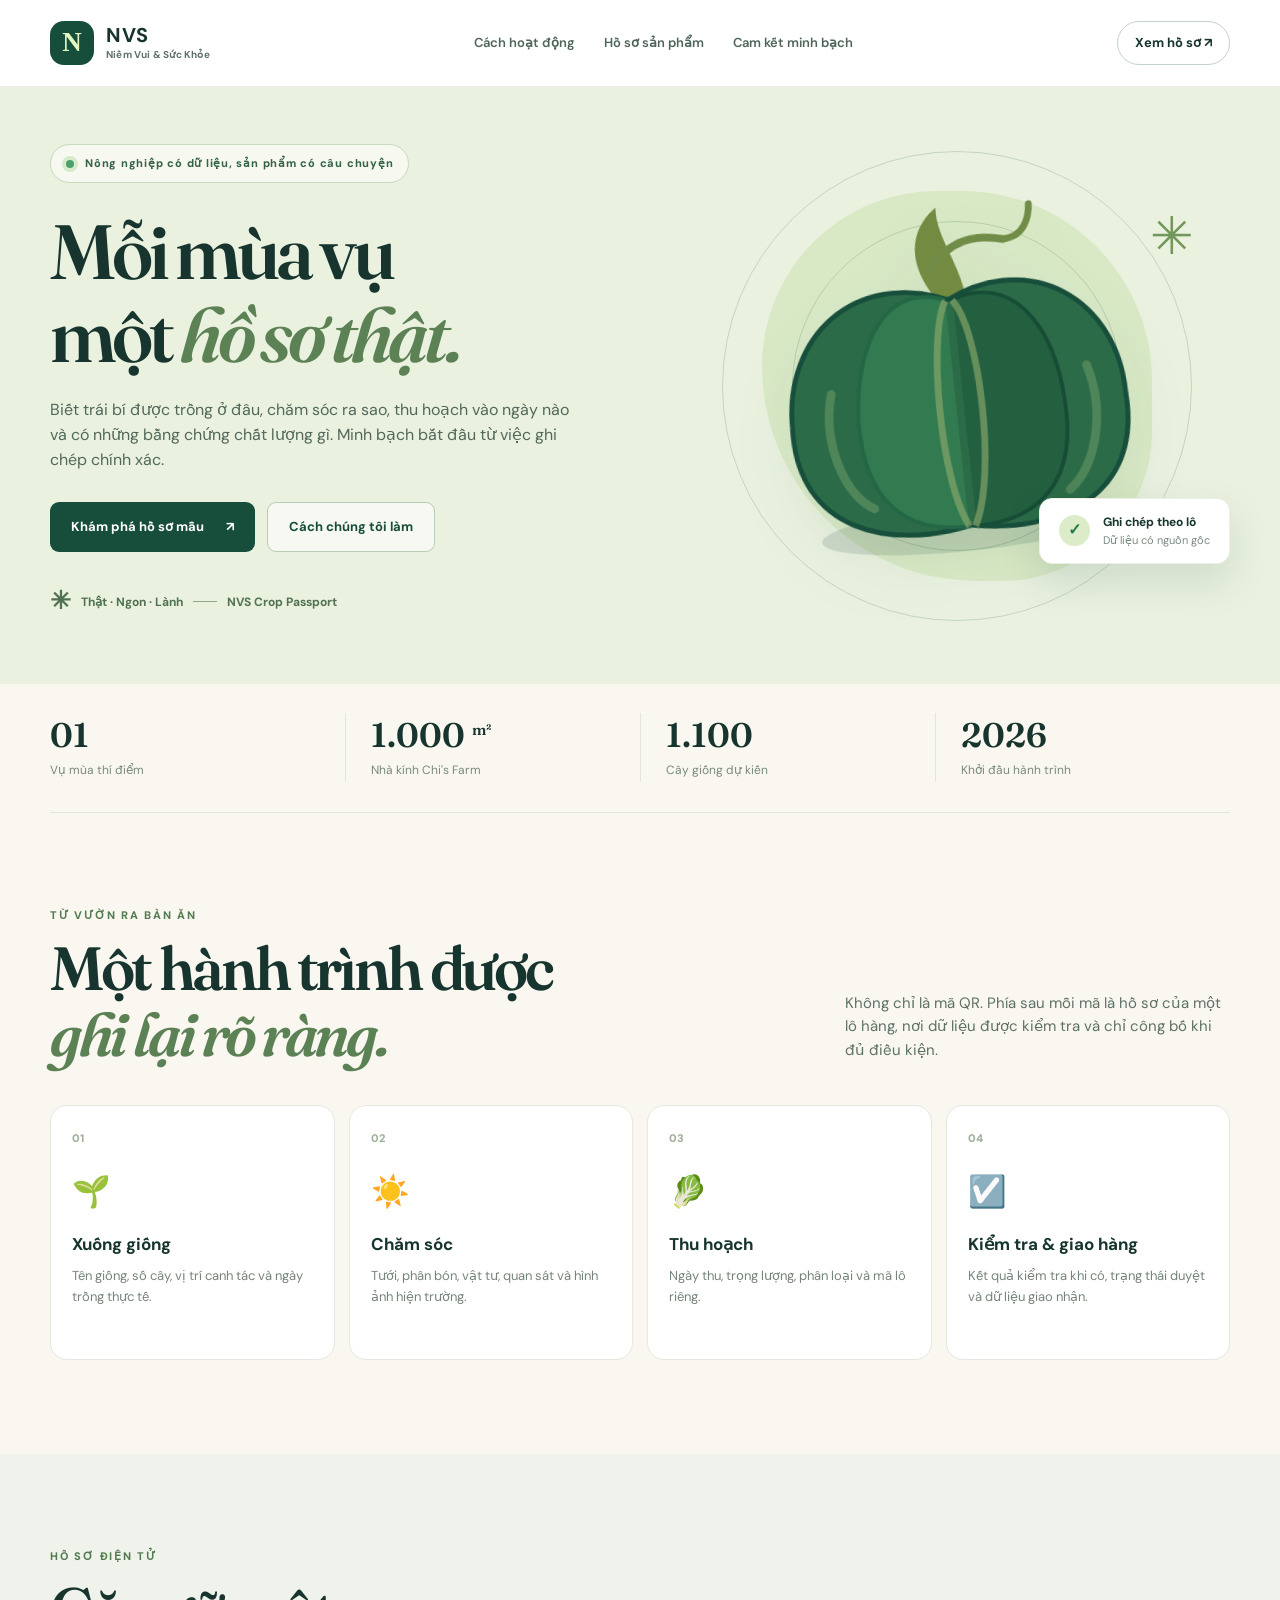
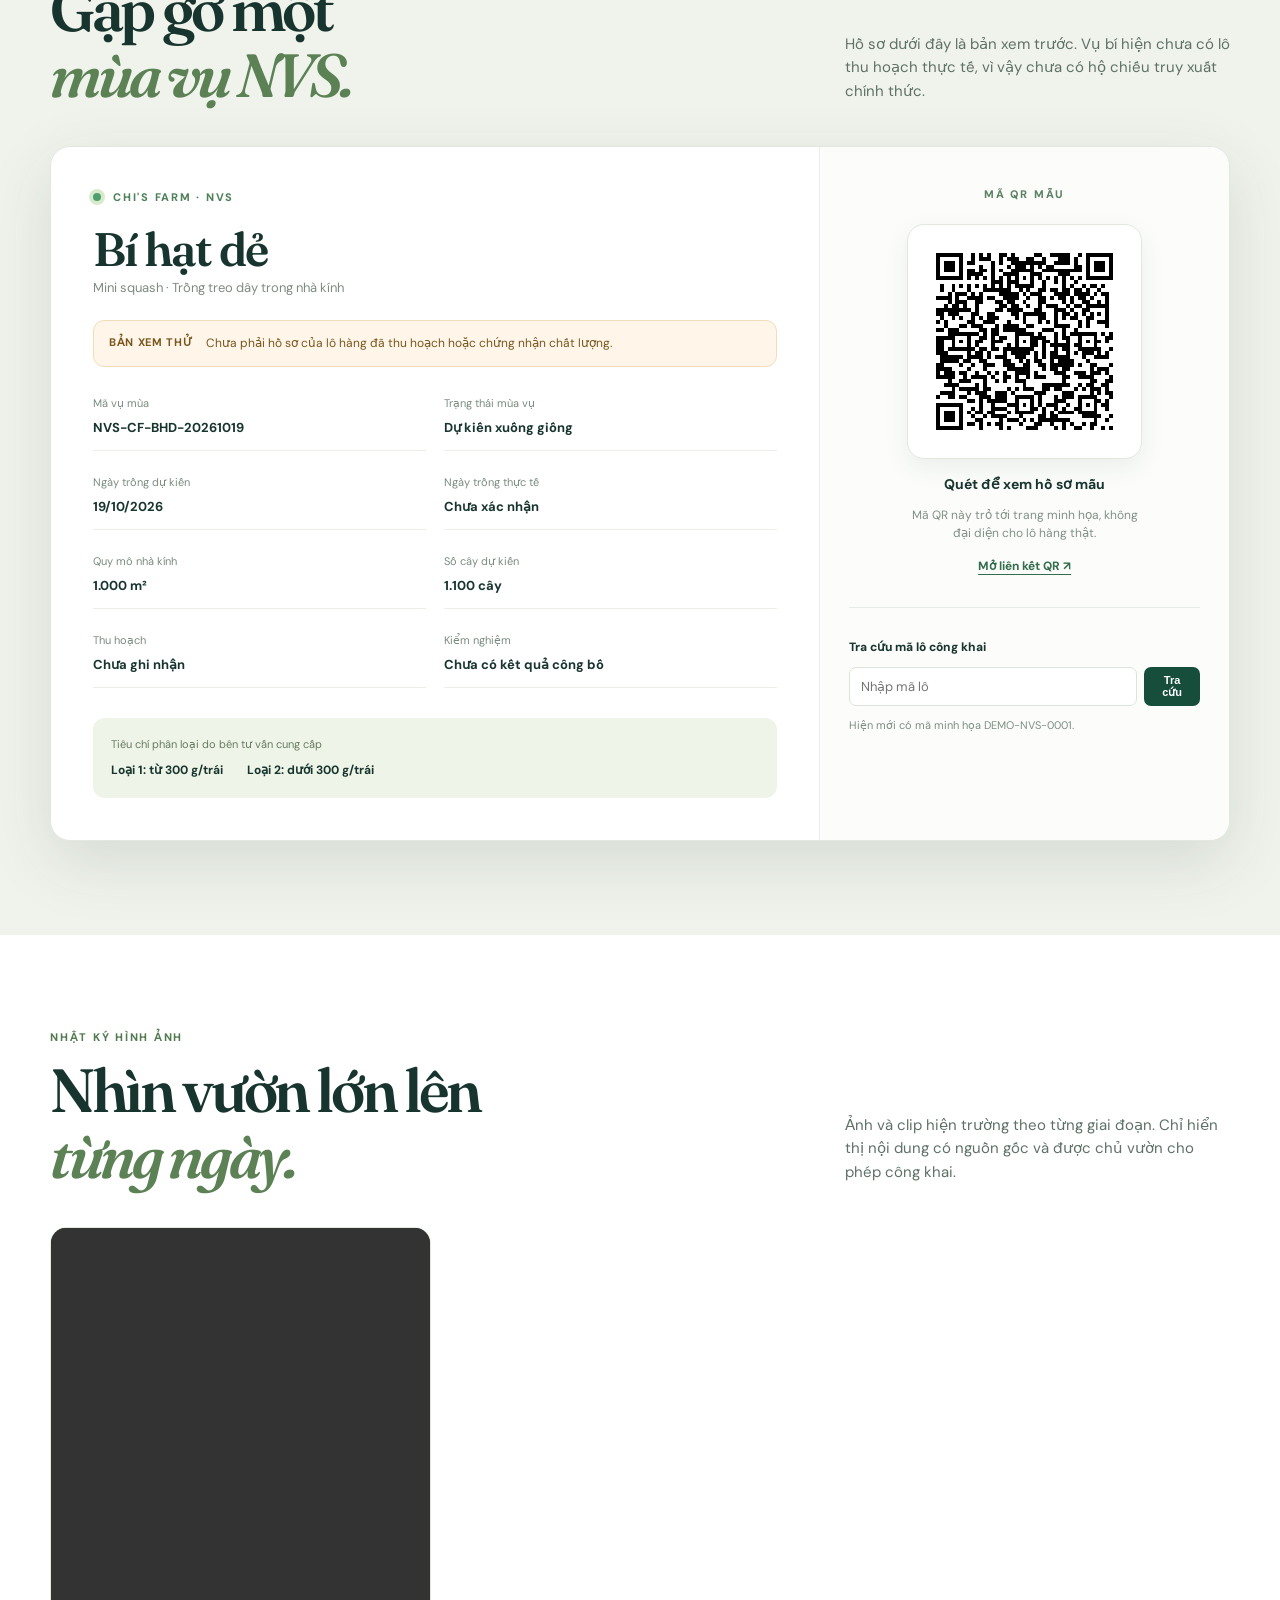
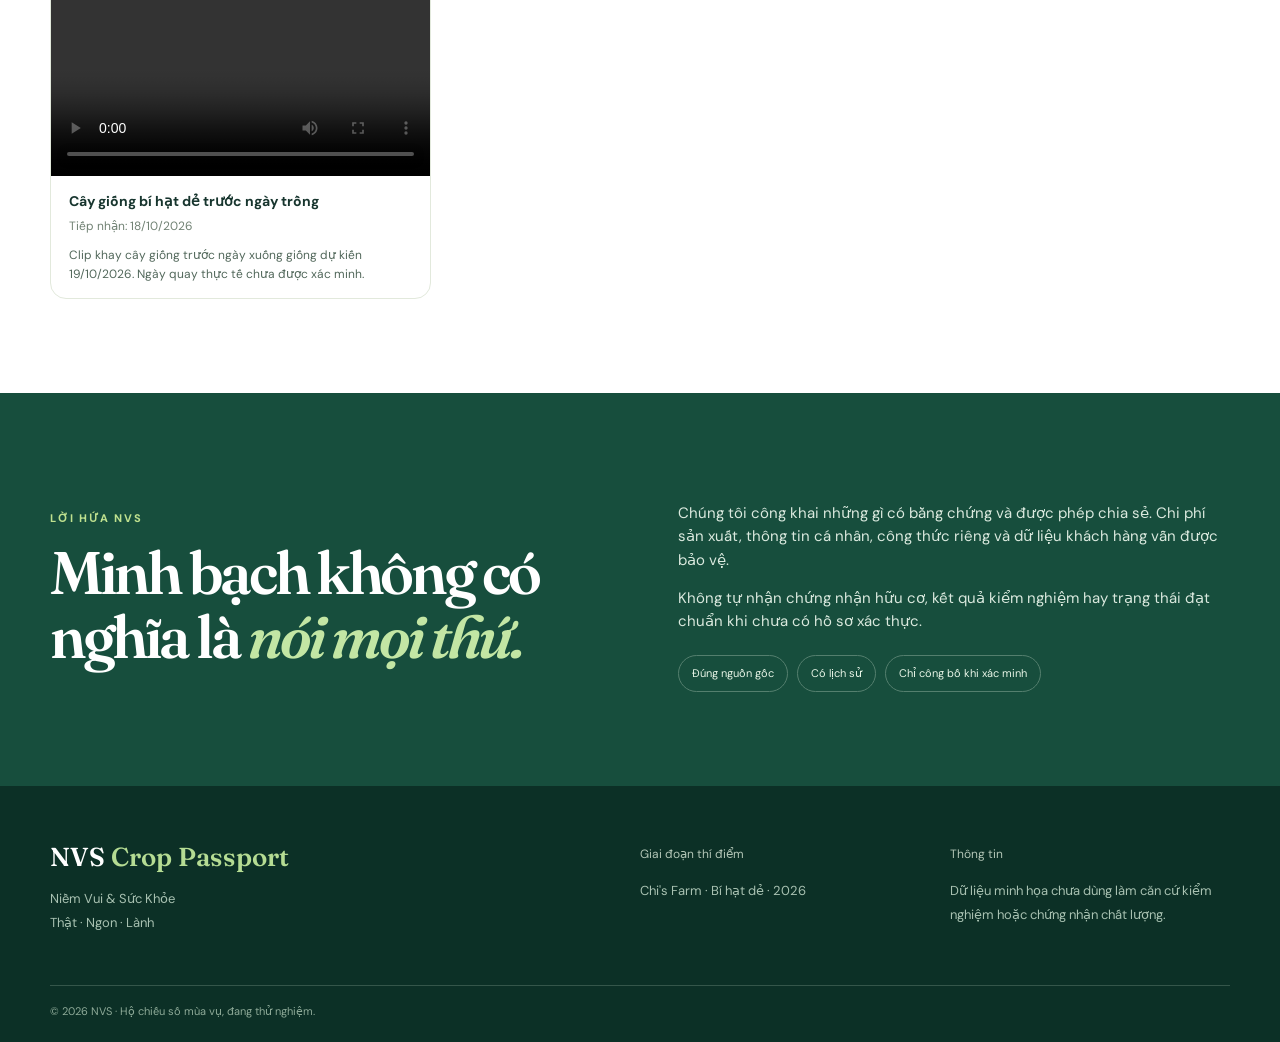
==== index.html @ 0928ceae "Finish styling video diary embedded player" ====
<!doctype html>
<html lang="vi">
<head>
  <meta charset="utf-8">
  <meta name="viewport" content="width=device-width,initial-scale=1">
  <meta name="theme-color" content="#164f3f">
  <meta name="description" content="NVS Crop Passport: hồ sơ mùa vụ và truy xuất nguồn gốc theo lô, từ nơi trồng đến người tiêu dùng.">
  <meta property="og:title" content="NVS Crop Passport | Hộ chiếu nông sản">
  <meta property="og:description" content="Thật, ngon, lành. Hồ sơ sản phẩm có chứng cứ và lịch sử mùa vụ minh bạch.">
  <title>NVS Crop Passport | Hộ chiếu nông sản</title>
  <link rel="stylesheet" href="./style.css">
</head>
<body>
  <header class="site-header">
    <div class="wrap nav">
      <a class="brand" href="./" aria-label="Trang chủ NVS Crop Passport"><span class="brand-mark">N</span><span><strong>NVS</strong><small>Niềm Vui &amp; Sức Khỏe</small></span></a>
      <nav aria-label="Điều hướng"><a href="#how">Cách hoạt động</a><a href="#passport">Hồ sơ sản phẩm</a><a href="#promise">Cam kết minh bạch</a></nav>
      <a class="nav-button" href="#passport">Xem hồ sơ <span aria-hidden="true">↗</span></a>
    </div>
  </header>
  <main>
    <section class="hero">
      <div class="wrap hero-grid">
        <div class="hero-copy">
          <div class="eyebrow"><span class="dot"></span> Nông nghiệp có dữ liệu, sản phẩm có câu chuyện</div>
          <h1>Mỗi mùa vụ<br>một <em>hồ sơ thật.</em></h1>
          <p>Biết trái bí được trồng ở đâu, chăm sóc ra sao, thu hoạch vào ngày nào và có những bằng chứng chất lượng gì. Minh bạch bắt đầu từ việc ghi chép chính xác.</p>
          <div class="actions"><a class="button primary" href="#passport">Khám phá hồ sơ mẫu <span>↗</span></a><a class="button secondary" href="#how">Cách chúng tôi làm</a></div>
          <div class="hero-note"><span>✳</span> Thật · Ngon · Lành <span class="small-separator"></span> NVS Crop Passport</div>
        </div>
        <div class="hero-illustration" aria-label="Minh họa bí hạt dẻ và hồ sơ">
          <div class="orbit orbit-a"></div><div class="orbit orbit-b"></div>
          <svg viewBox="0 0 440 420" class="squash" role="img" aria-label="Minh họa quả bí hạt dẻ xanh">
            <ellipse cx="220" cy="356" rx="154" ry="24" fill="#062c26" opacity=".12"/>
            <path d="M213 127 C176 77 193 43 217 27 C214 59 239 89 239 132Z" fill="#728b41"/>
            <path d="M220 122 C128 82 49 142 48 236 C42 343 136 371 220 354 C305 371 398 343 391 236 C392 139 309 80 220 122Z" fill="#2b6b47" stroke="#174e3c" stroke-width="5"/>
            <path d="M217 122 C157 98 121 158 116 235 C113 322 155 356 217 355" fill="#327b50" stroke="#236746" stroke-width="4"/>
            <path d="M225 122 C287 102 325 158 328 235 C334 322 288 356 225 355" fill="#22603f" stroke="#174d37" stroke-width="4"/>
            <path d="M217 123 C196 154 192 305 218 355 M224 123 C249 155 251 305 224 355" fill="none" stroke="#8daa6c" stroke-width="7" opacity=".65"/>
            <path d="M91 206 C77 253 93 310 123 327 M354 203 C369 253 352 309 324 328" fill="none" stroke="#79a570" stroke-width="9" opacity=".45" stroke-linecap="round"/>
            <path d="M203 90 C229 61 253 58 282 66" fill="none" stroke="#718c47" stroke-width="8" stroke-linecap="round"/>
            <path d="M282 66 C305 66 311 46 312 33" fill="none" stroke="#718c47" stroke-width="7" stroke-linecap="round"/>
          </svg>
          <div class="floating-label"><span class="little-check">✓</span><div><strong>Ghi chép theo lô</strong><small>Dữ liệu có nguồn gốc</small></div></div>
          <div class="accent-star">✳</div>
        </div>
      </div>
    </section>
    <section class="stats wrap" aria-label="Mô hình thí điểm">
      <div><span class="stat-number">01</span><span class="stat-label">Vụ mùa thí điểm</span></div>
      <div><span class="stat-number">1.000 <sup>m²</sup></span><span class="stat-label">Nhà kính Chi's Farm</span></div>
      <div><span class="stat-number">1.100</span><span class="stat-label">Cây giống dự kiến</span></div>
      <div><span class="stat-number">2026</span><span class="stat-label">Khởi đầu hành trình</span></div>
    </section>
    <section class="section" id="how">
      <div class="wrap">
        <div class="section-kicker">TỪ VƯỜN RA BÀN ĂN</div>
        <div class="section-heading"><h2>Một hành trình được<br><em>ghi lại rõ ràng.</em></h2><p>Không chỉ là mã QR. Phía sau mỗi mã là hồ sơ của một lô hàng, nơi dữ liệu được kiểm tra và chỉ công bố khi đủ điều kiện.</p></div>
        <div class="steps">
          <article><span class="step-num">01</span><span class="step-icon">🌱</span><h3>Xuống giống</h3><p>Tên giống, số cây, vị trí canh tác và ngày trồng thực tế.</p></article>
          <article><span class="step-num">02</span><span class="step-icon">☀️</span><h3>Chăm sóc</h3><p>Tưới, phân bón, vật tư, quan sát và hình ảnh hiện trường.</p></article>
          <article><span class="step-num">03</span><span class="step-icon">🥬</span><h3>Thu hoạch</h3><p>Ngày thu, trọng lượng, phân loại và mã lô riêng.</p></article>
          <article><span class="step-num">04</span><span class="step-icon">☑️</span><h3>Kiểm tra &amp; giao hàng</h3><p>Kết quả kiểm tra khi có, trạng thái duyệt và dữ liệu giao nhận.</p></article>
        </div>
      </div>
    </section>
    <section class="section passport-section" id="passport">
      <div class="wrap">
        <div class="section-kicker">HỒ SƠ ĐIỆN TỬ</div>
        <div class="section-heading"><h2>Gặp gỡ một<br><em>mùa vụ NVS.</em></h2><p>Hồ sơ dưới đây là bản xem trước. Vụ bí hiện chưa có lô thu hoạch thực tế, vì vậy chưa có hộ chiếu truy xuất chính thức.</p></div>
        <div class="passport-card">
          <div class="passport-main">
            <div class="card-overline"><span class="green-dot"></span> CHI'S FARM · NVS</div>
            <h3>Bí hạt dẻ</h3>
            <p class="latin">Mini squash · Trồng treo dây trong nhà kính</p>
            <div class="notice" id="notice"><strong>BẢN XEM THỬ</strong><span>Chưa phải hồ sơ của lô hàng đã thu hoạch hoặc chứng nhận chất lượng.</span></div>
            <div class="record-grid">
              <div><span>Mã vụ mùa</span><strong id="season-code">NVS-CF-BHD-20261019</strong></div>
              <div><span>Trạng thái mùa vụ</span><strong id="season-status">Dự kiến xuống giống</strong></div>
              <div><span>Ngày trồng dự kiến</span><strong id="planned-date">19/10/2026</strong></div>
              <div><span>Ngày trồng thực tế</span><strong id="actual-date">Chưa xác nhận</strong></div>
              <div><span>Quy mô nhà kính</span><strong>1.000 m²</strong></div>
              <div><span>Số cây dự kiến</span><strong>1.100 cây</strong></div>
              <div><span>Thu hoạch</span><strong id="harvest-status">Chưa ghi nhận</strong></div>
              <div><span>Kiểm nghiệm</span><strong id="quality-status">Chưa có kết quả công bố</strong></div>
            </div>
            <div class="classification"><span>Tiêu chí phân loại do bên tư vấn cung cấp</span><div><strong>Loại 1: từ 300 g/trái</strong><strong>Loại 2: dưới 300 g/trái</strong></div></div>
          </div>
          <aside class="passport-side">
            <div class="mini-kicker">MÃ QR MẪU</div>
            <div class="qr-frame"><img id="qr" src="./assets/qr-demo.svg" alt="Mã QR dẫn tới hồ sơ minh họa" width="200" height="200"></div>
            <strong class="qr-title">Quét để xem hồ sơ mẫu</strong>
            <p>Mã QR này trỏ tới trang minh họa, không đại diện cho lô hàng thật.</p>
            <a id="sample-url" href="lot.html?id=DEMO-NVS-0001" class="quiet-link">Mở liên kết QR ↗</a>
            <div class="lot-lookup"><label for="lot-input">Tra cứu mã lô công khai</label><div class="lot-form"><input id="lot-input" placeholder="Nhập mã lô" autocomplete="off" maxlength="80"><button id="lot-button" type="button">Tra cứu</button></div><p id="lookup-message" aria-live="polite">Hiện mới có mã minh họa DEMO-NVS-0001.</p></div>
          </aside>
        </div>
      </div>
    </section>
    <section class="section gallery-section" id="field-gallery">
      <div class="wrap">
        <div class="section-kicker">NHẬT KÝ HÌNH ẢNH</div>
        <div class="section-heading"><h2>Nhìn vườn lớn lên<br><em>từng ngày.</em></h2><p>Ảnh và clip hiện trường theo từng giai đoạn. Chỉ hiển thị nội dung có nguồn gốc và được chủ vườn cho phép công khai.</p></div>
        <div class="media-gallery" id="media-gallery" aria-live="polite">
          <p class="media-empty">Đã có clip cây giống Chi's Farm tiếp nhận ngày 18/10/2026. Video đang được tải lên; nếu chưa hiển thị hãy tải lại trang. Ngày trồng dự kiến là 19/10/2026.</p>
        </div>
      </div>
    </section>
    <section class="section promise-section" id="promise"><div class="wrap promise-grid"><div><div class="section-kicker light">LỜI HỨA NVS</div><h2>Minh bạch không có nghĩa là <em>nói mọi thứ.</em></h2></div><div><p>Chúng tôi công khai những gì có bằng chứng và được phép chia sẻ. Chi phí sản xuất, thông tin cá nhân, công thức riêng và dữ liệu khách hàng vẫn được bảo vệ.</p><p>Không tự nhận chứng nhận hữu cơ, kết quả kiểm nghiệm hay trạng thái đạt chuẩn khi chưa có hồ sơ xác thực.</p><div class="promise-tags"><span>Đúng nguồn gốc</span><span>Có lịch sử</span><span>Chỉ công bố khi xác minh</span></div></div></div></section>
  </main>
  <footer><div class="wrap footer-grid"><div><strong class="footer-brand">NVS <span>Crop Passport</span></strong><p>Niềm Vui &amp; Sức Khỏe<br>Thật · Ngon · Lành</p></div><div><span>Giai đoạn thí điểm</span><p>Chi's Farm · Bí hạt dẻ · 2026</p></div><div><span>Thông tin</span><p>Dữ liệu minh họa chưa dùng làm căn cứ kiểm nghiệm hoặc chứng nhận chất lượng.</p></div></div><div class="wrap footer-bottom">© 2026 NVS · Hộ chiếu số mùa vụ, đang thử nghiệm.</div></footer>
  <script src="./app.js" defer></script>
</body>
</html>
---- style.css ----
@import url('https://fonts.googleapis.com/css2?family=DM+Sans:wght@400;500;600;700&family=Fraunces:opsz,wght,SOFT,WONK@9..144,600,0,0;9..144,700,0,0&display=swap');
:root{--forest:#164d3b;--ink:#17352e;--muted:#5e7167;--cream:#f9f7f0;--pale:#f0f4e9;--line:#e0e6dd;--lime:#b9d87c}
*{box-sizing:border-box}html{scroll-behavior:smooth}body{margin:0;background:var(--cream);color:var(--ink);font-family:'DM Sans',Arial,sans-serif;line-height:1.55}a{color:inherit}.wrap{width:min(1180px,calc(100% - 44px));margin:auto}.site-header{position:relative;z-index:2;background:#fff;border-bottom:1px solid #e8ece4}.nav{min-height:86px;display:flex;align-items:center;justify-content:space-between;gap:20px}.brand{display:flex;align-items:center;gap:12px;text-decoration:none}.brand-mark{width:44px;height:44px;border-radius:14px;display:grid;place-items:center;background:var(--forest);color:#e4f6bf;font-size:27px;font-family:Georgia,serif;font-weight:700}.brand strong{font-size:20px;letter-spacing:.06em;display:block;line-height:1.15}.brand small{display:block;color:var(--muted);font-size:10px;font-weight:700;letter-spacing:.02em}.nav nav{display:flex;gap:29px}.nav nav a{font-size:13px;font-weight:600;text-decoration:none;color:#4f6559}.nav-button{font-size:13px;font-weight:700;text-decoration:none;border:1px solid #c4d2c8;padding:11px 17px;border-radius:99px}.hero{background:#eaf1df;overflow:hidden}.hero-grid{min-height:562px;display:grid;grid-template-columns:1.06fr .94fr;align-items:center;gap:20px}.hero-copy{padding:57px 0 63px}.eyebrow,.section-kicker,.mini-kicker,.card-overline{font-size:11px;font-weight:800;letter-spacing:.16em}.eyebrow{display:inline-flex;align-items:center;gap:11px;border:1px solid #c8d9bd;border-radius:99px;background:#f7f9f0;padding:10px 15px;color:#346348;letter-spacing:.07em}.dot,.green-dot{display:inline-block;width:8px;height:8px;border-radius:50%;background:#4da06d;box-shadow:0 0 0 4px #d7eacb}.hero h1,h2{font-family:Fraunces,Georgia,serif;letter-spacing:-.055em;line-height:1.08;font-weight:600}.hero h1{font-size:clamp(49px,6vw,78px);margin:28px 0 21px}.hero h1 em,h2 em{font-style:italic;color:#5b8155}.hero-copy>p{max-width:530px;color:#51685a;font-size:16px}.actions{display:flex;flex-wrap:wrap;gap:12px;margin:30px 0}.button{display:inline-flex;align-items:center;gap:22px;text-decoration:none;padding:14px 21px;border-radius:9px;font-weight:700;font-size:13px}.button.primary{background:var(--forest);color:#fff}.button.secondary{border:1px solid #b8cdb5;background:#f7f8f1;color:var(--forest)}.hero-note{display:flex;align-items:center;gap:10px;font-size:12px;color:#517153;font-weight:700}.hero-note>span:first-child{font-size:25px}.small-separator{width:24px;height:1px;background:#8faa89}.hero-illustration{height:480px;position:relative;display:grid;place-items:center}.hero-illustration:before{content:"";position:absolute;border-radius:48% 52% 41% 59%;width:390px;height:390px;background:#d9e9c6}.orbit{position:absolute;border:1px solid rgba(71,120,78,.23);border-radius:50%}.orbit-a{width:470px;height:470px}.orbit-b{width:330px;height:330px}.squash{max-width:100%;width:430px;position:relative;filter:drop-shadow(0 26px 30px rgba(29,76,54,.08));transform:rotate(-6deg)}.floating-label{position:absolute;right:0;bottom:62px;background:white;border:1px solid #edf0e7;display:flex;align-items:center;gap:13px;padding:14px 19px;border-radius:13px;box-shadow:0 17px 40px #174e3921}.little-check{border-radius:50%;background:#dcecc9;color:#2a794b;display:grid;place-items:center;width:31px;height:31px;font-weight:800}.floating-label strong,.floating-label small{display:block}.floating-label strong{font-size:12px}.floating-label small{color:#7a8b80;font-size:11px}.accent-star{position:absolute;top:50px;right:36px;font-size:52px;color:#72975b}.stats{display:grid;grid-template-columns:repeat(4,1fr);padding:29px 0 30px;border-bottom:1px solid var(--line)}.stats>div{padding:0 25px;border-left:1px solid #dfe7d9}.stats>div:first-child{border:0;padding-left:0}.stat-number{display:block;font:600 34px Fraunces,Georgia,serif;line-height:1.3}.stat-number sup{font-size:15px}.stat-label{font-size:12px;color:#7a8a7d}.section{padding:94px 0}.section-kicker{color:#527b50;margin-bottom:12px}.section-heading{display:flex;justify-content:space-between;align-items:end;gap:40px;margin-bottom:37px}.section h2{font-size:clamp(39px,5vw,61px);margin:0}.section-heading p{max-width:385px;color:var(--muted);font-size:15px;margin:0 0 6px}.steps{display:grid;grid-template-columns:repeat(4,1fr);gap:14px}.steps article{border:1px solid #e5e8de;background:#fff;border-radius:17px;padding:24px 21px 25px;min-height:255px}.step-num{display:block;font-size:11px;font-weight:800;color:#9caf97}.step-icon{display:block;font-size:31px;margin:21px 0 15px}.steps h3{font-size:17px;margin:0 0 9px}.steps p{color:#768579;font-size:13px;margin:0}.passport-section{background:#f0f3ec}.passport-card{display:grid;grid-template-columns:1.5fr .8fr;background:#fff;border:1px solid #e3e8df;border-radius:20px;box-shadow:0 21px 65px #173b2820;overflow:hidden}.passport-main{padding:42px}.card-overline{display:flex;align-items:center;gap:12px;color:#4e8059}.passport-main h3{font:600 47px Fraunces,Georgia,serif;letter-spacing:-.04em;margin:14px 0 0}.latin{color:#7f8b80;margin:0 0 22px;font-size:13px}.notice{background:#fff6e9;border:1px solid #f2ddbb;border-radius:11px;padding:13px 15px;display:flex;gap:14px;align-items:flex-start;color:#78561d;font-size:12px;margin:20px 0 28px}.notice strong{white-space:nowrap;letter-spacing:.06em;font-size:11px}.record-grid{display:grid;grid-template-columns:repeat(2,1fr);gap:23px 18px}.record-grid>div{border-bottom:1px solid #eaf0e7;padding-bottom:12px;min-width:0}.record-grid span,.record-grid strong{display:block}.record-grid span{font-size:11px;color:#7a8b7f;margin-bottom:6px}.record-grid strong{font-size:13px;overflow-wrap:anywhere}.classification{background:#eef4e7;border-radius:12px;padding:18px;margin-top:30px}.classification>span{display:block;color:#687c62;font-size:11px;margin-bottom:8px}.classification div{display:flex;flex-wrap:wrap;gap:10px 24px}.classification strong{font-size:12px}.passport-side{border-left:1px solid #e9eee6;padding:39px 29px;background:#fcfdfb;text-align:center}.mini-kicker{color:#5c8163}.qr-frame{display:grid;place-items:center;max-width:235px;aspect-ratio:1;margin:21px auto 13px;background:#fff;border:1px solid #e2e8de;border-radius:17px;padding:12px;box-shadow:0 9px 25px #163b2f14}.qr-frame img{width:100%;height:auto;image-rendering:pixelated}.qr-title{font-size:14px}.passport-side>p{max-width:230px;color:#809084;font-size:12px;margin:9px auto 10px}.quiet-link{color:#326d4e;text-underline-offset:4px;font-size:12px;font-weight:700}.lot-lookup{border-top:1px solid #e6ece4;margin-top:29px;padding-top:26px;text-align:left}.lot-lookup label{font-size:12px;font-weight:800}.lot-form{display:flex;gap:7px;margin-top:9px}.lot-form input{min-width:0;width:100%;padding:10px 11px;border:1px solid #dae5d9;border-radius:7px;font:13px 'DM Sans',sans-serif}.lot-form button{border:0;background:var(--forest);color:#fff;border-radius:7px;font-weight:800;font-size:11px;padding:0 12px;cursor:pointer}.lot-lookup p{font-size:11px;color:#7c8e81;line-height:1.6}.promise-section{background:#174e3d;color:white}.promise-grid{display:grid;grid-template-columns:1fr 1fr;gap:75px;align-items:center}.section-kicker.light{color:#bfe18f}.promise-section h2{font-size:clamp(39px,5vw,60px)}.promise-section h2 em{color:#c3e6a4}.promise-grid p{color:#dae9de;font-size:15px}.promise-tags{display:flex;flex-wrap:wrap;gap:9px;margin-top:22px}.promise-tags span{border:1px solid #547f6e;border-radius:99px;padding:9px 13px;font-size:11px;color:#e8f5e7}footer{background:#0c3026;color:#fff;padding:55px 0 22px}.footer-grid{display:grid;grid-template-columns:2fr 1fr 1fr;gap:30px}.footer-grid span:not(.footer-brand span){font-size:12px;color:#b3c6b7}.footer-grid p{font-size:13px;color:#a8c1b1;line-height:1.8}.footer-brand{font:600 26px Fraunces,Georgia,serif}.footer-brand span{color:#b5dc93}.footer-bottom{border-top:1px solid #35564a;margin-top:38px;padding-top:17px;color:#8eaa98;font-size:11px}
@media(max-width:920px){.nav nav{display:none}.hero-grid{grid-template-columns:1fr 1fr}.hero h1{font-size:55px}.hero-illustration{height:400px}.passport-card{grid-template-columns:1fr}.passport-side{border-left:0;border-top:1px solid #e9eee6}.qr-frame{max-width:210px}.lot-lookup{max-width:420px;margin:30px auto 0}}
@media(max-width:680px){.wrap{width:min(100% - 34px,1180px)}.nav{min-height:74px}.nav-button{display:none}.hero-grid{display:flex;flex-direction:column;gap:0}.hero-copy{padding:56px 0 0}.hero h1{font-size:clamp(45px,12vw,62px)}.hero-copy>p{font-size:14px}.hero-illustration{width:100%;height:340px}.hero-illustration:before{width:270px;height:270px}.orbit-a{width:350px;height:350px}.orbit-b{width:230px;height:230px}.squash{width:320px}.floating-label{bottom:23px;right:0}.accent-star{top:8px;right:30px}.stats{grid-template-columns:repeat(2,1fr);row-gap:20px}.stats>div,.stats>div:first-child{padding:0 12px;border-left:0}.stat-number{font-size:29px}.section{padding:70px 0}.section-heading{display:block}.section-heading p{margin-top:20px}.steps{grid-template-columns:repeat(2,1fr)}.steps article{min-height:220px;padding:18px}.passport-main{padding:29px 22px}.passport-main h3{font-size:39px}.record-grid{gap:16px 12px}.notice{display:block}.notice strong{display:block;margin-bottom:5px}.classification div{display:grid;gap:7px}.passport-side{padding:33px 24px}.promise-grid,.footer-grid{grid-template-columns:1fr;gap:17px}.promise-grid{gap:16px}.footer-grid{gap:13px}}
@media(prefers-reduced-motion:reduce){html{scroll-behavior:auto}}

/* Approved media journal */
.gallery-section{background:#fff}
.media-gallery{display:grid;grid-template-columns:repeat(3,minmax(0,1fr));gap:18px}
.media-empty{grid-column:1/-1;border:1px dashed #aac7af;border-radius:16px;background:#f3f7ef;padding:35px;font-size:14px;color:#536f57;text-align:center}
.media-card{overflow:hidden;border:1px solid #e2e9dc;border-radius:16px;background:#fff}
.media-card a{display:block;aspect-ratio:4/3;background:#ecf2e6;text-decoration:none}
.media-card img{width:100%;height:100%;object-fit:cover}
.media-video{height:100%;display:grid;place-items:center;color:#204a36;font-weight:800}
.media-caption{padding:15px 18px}
.media-caption strong,.media-caption small{display:block}
.media-caption strong{font-size:14px}
.media-caption small{margin-top:5px;color:#718274;font-size:12px}
@media(max-width:760px){.media-gallery{grid-template-columns:repeat(2,minmax(0,1fr))}}
@media(max-width:480px){.media-gallery{grid-template-columns:1fr}.media-empty{padding:25px}}


/* Farm video journal: Google Drive preview and transparent access status. */
.media-player{position:relative;background:#e7eee4;aspect-ratio:9/13;overflow:hidden}
.media-player iframe{display:block;width:100%;height:100%;border:0}
.media-card .media-drive-link{display:block;aspect-ratio:auto;background:#ecf5eb;color:#1f6540;text-decoration:underline;text-underline-offset:3px;font-weight:700;font-size:13px;padding:12px 16px;text-align:center}
.media-description{font-size:12px;color:#52685b;margin:10px 0 0}
.media-restriction{font-size:12px;color:#946826;background:#fff5e3;border-radius:8px;padding:10px 12px;margin:12px 0 0}

/* Player for real public greenhouse footage */
.media-native-video{display:block;width:100%;max-height:560px;aspect-ratio:9/13;background:#102e24;object-fit:contain}
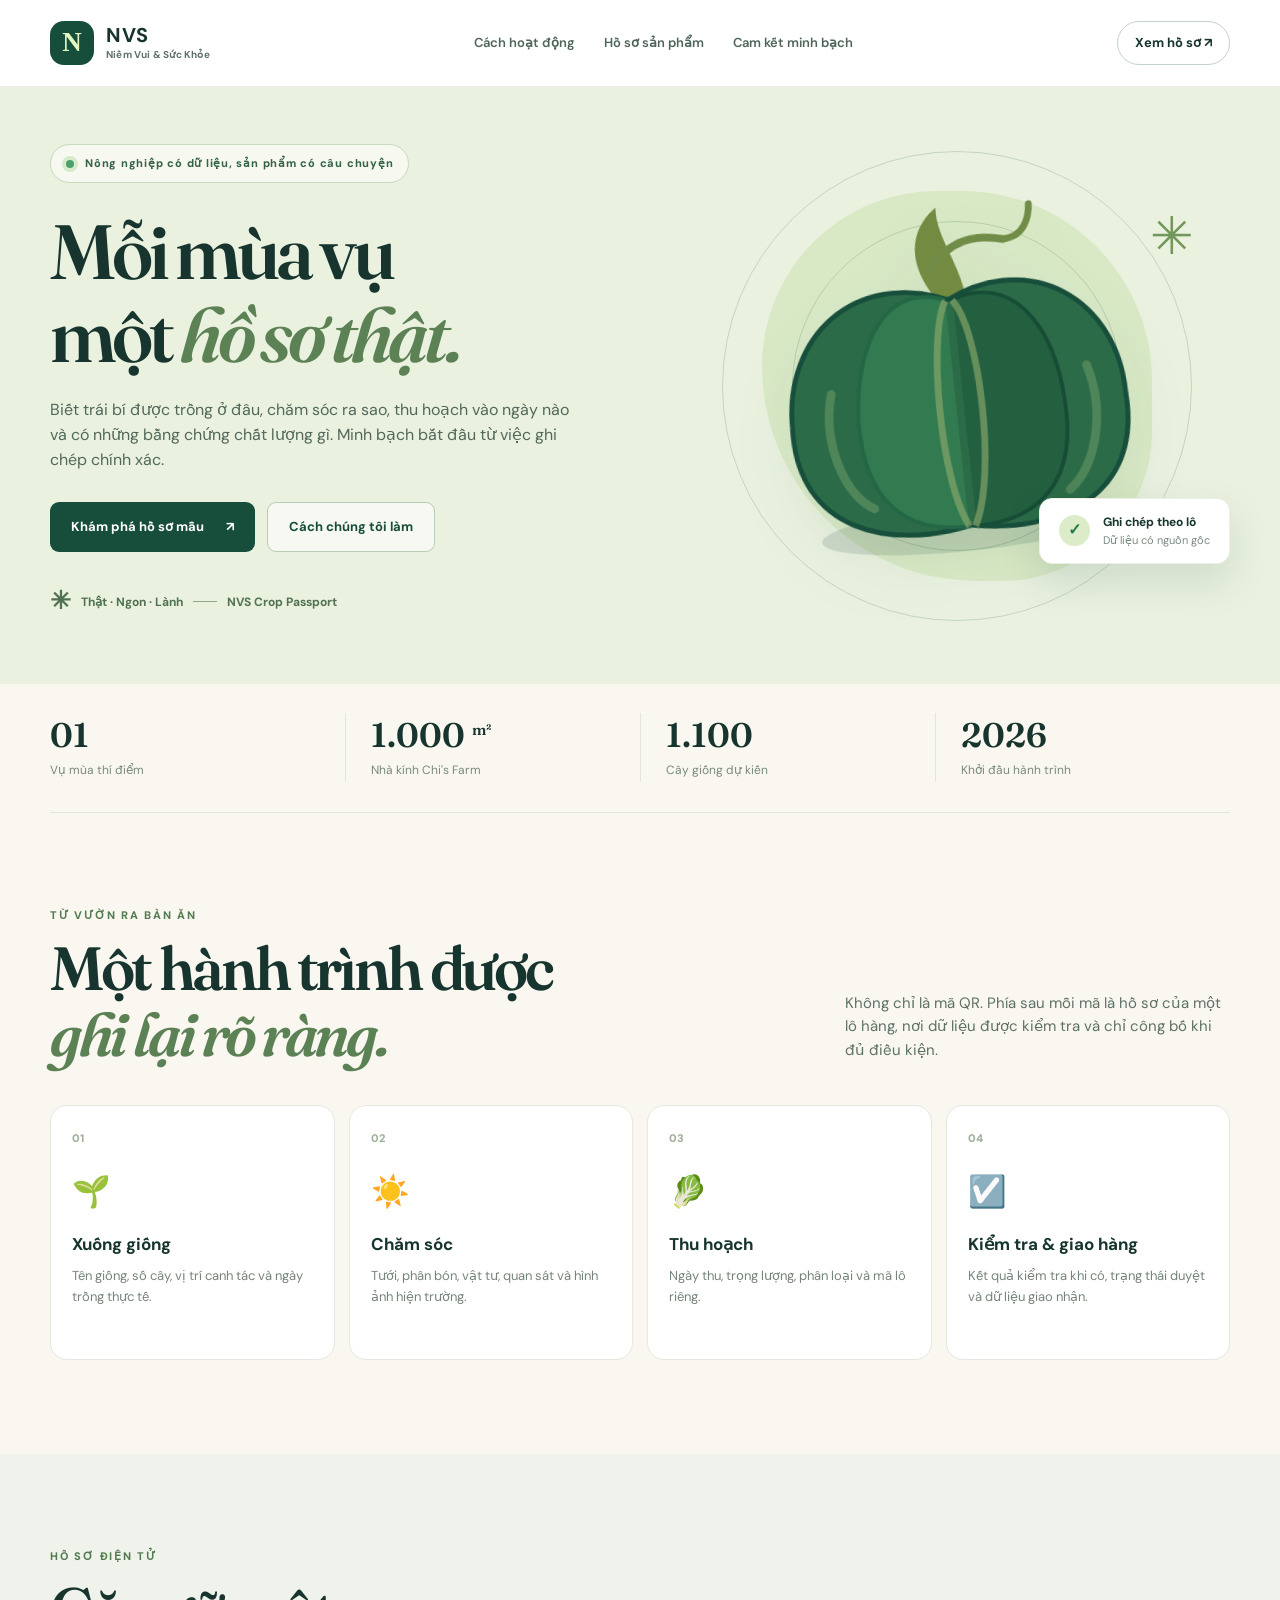
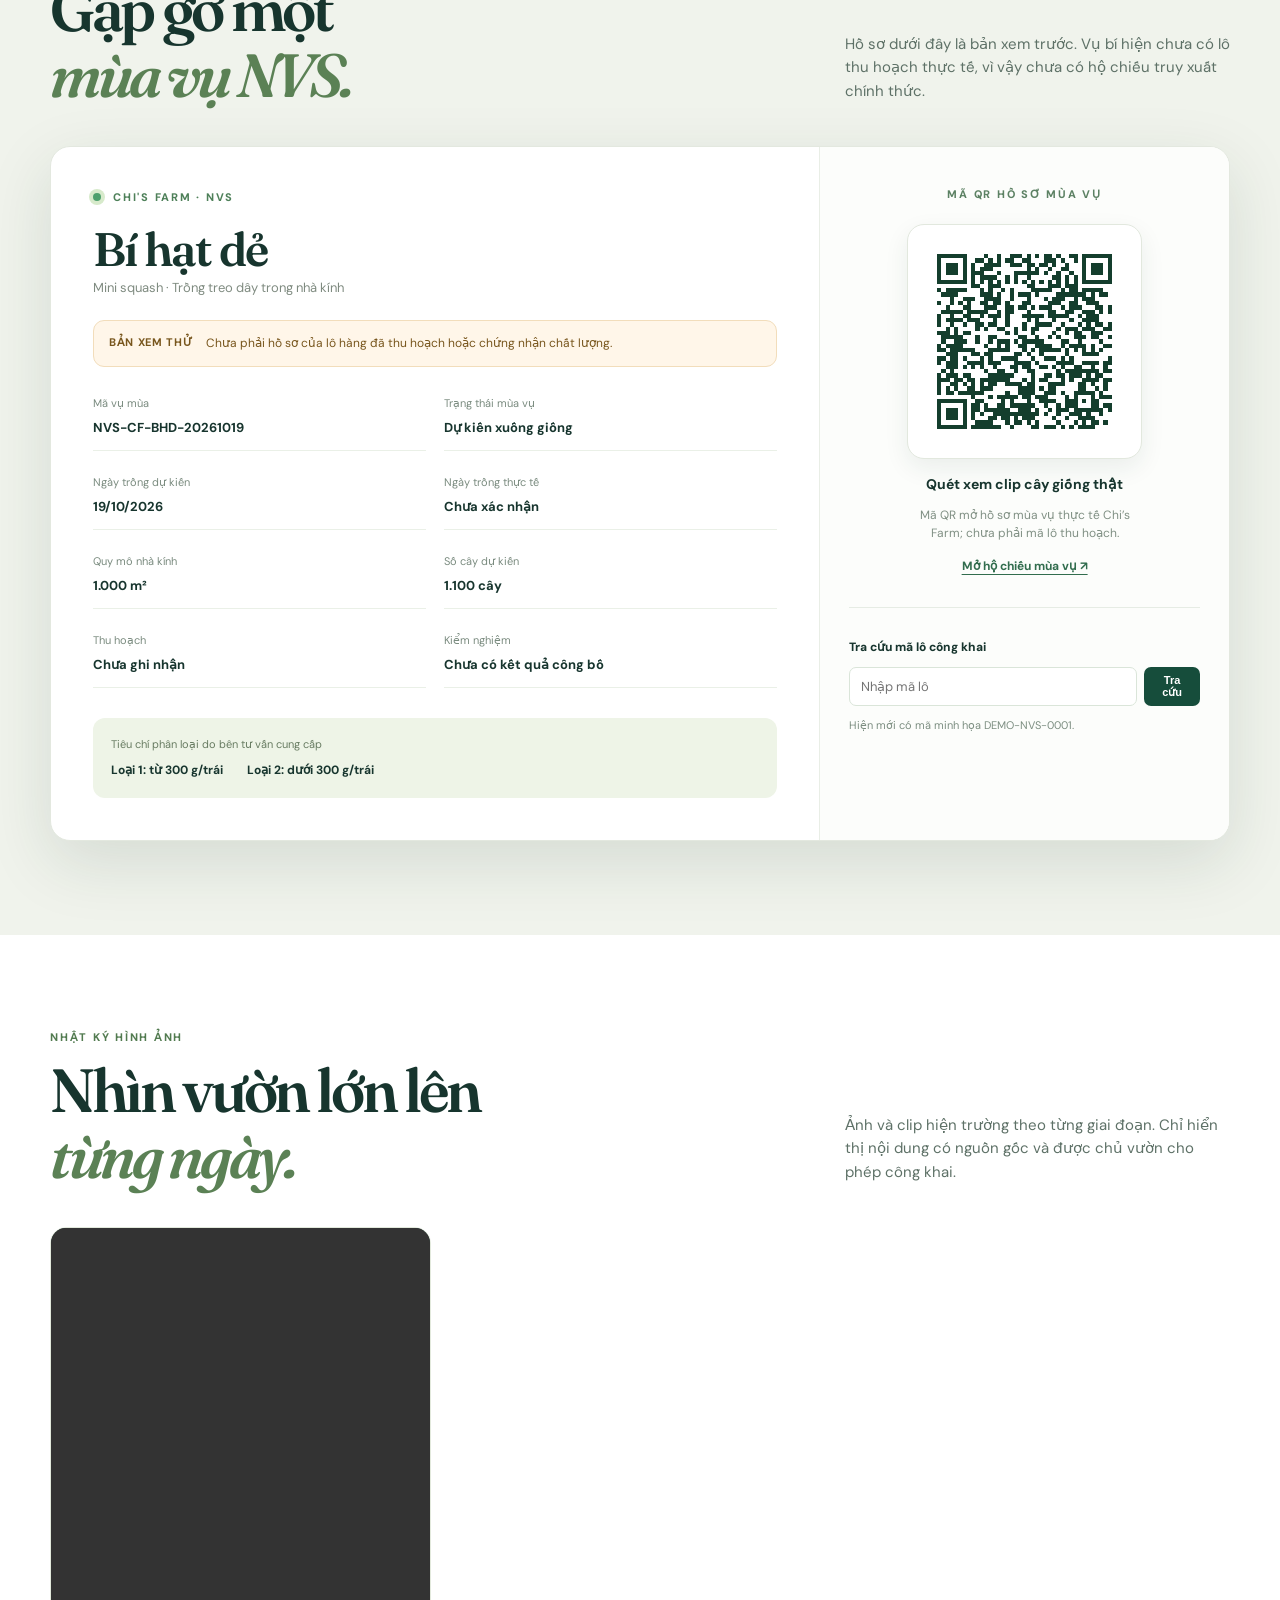
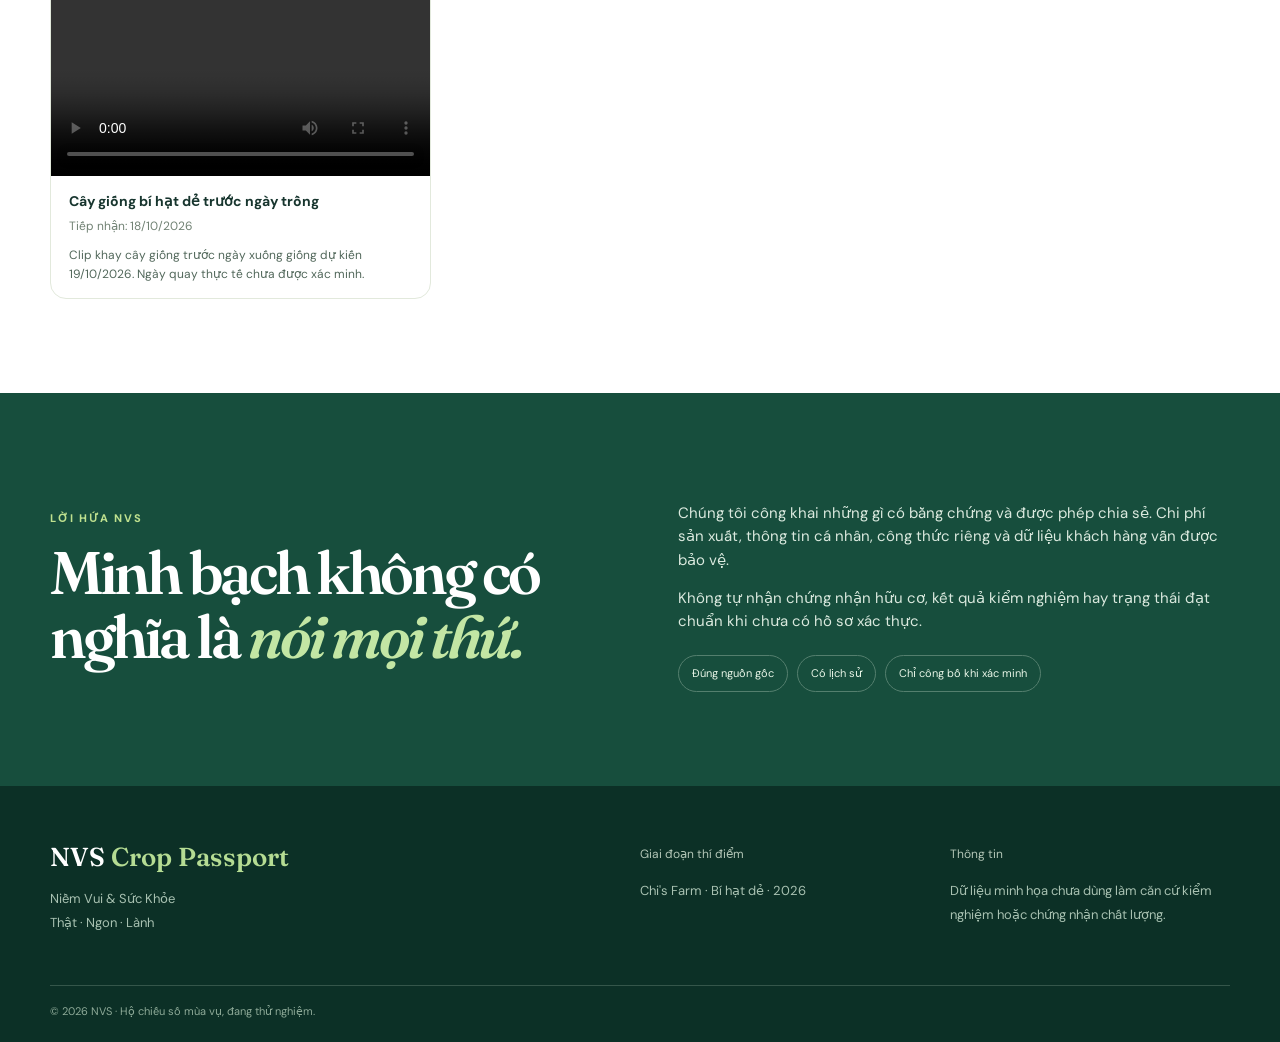
==== commit 1c750058: "Point homepage crop QR to actual Chi Farm season and public seedling footage" ====
--- a/index.html
+++ b/index.html
@@ -9,6 +9,14 @@
   <meta property="og:description" content="Thật, ngon, lành. Hồ sơ sản phẩm có chứng cứ và lịch sử mùa vụ minh bạch.">
   <title>NVS Crop Passport | Hộ chiếu nông sản</title>
   <link rel="stylesheet" href="./style.css">
+  <script>
+    (function() {
+      var q = new URLSearchParams(location.search).get('lot');
+      if (q === 'DEMO-NVS-0001' || q === 'DEMO-BHD-2026-001' || q === 'NVS-CF-BHD-20261019') {
+        location.replace('./season.html?id=NVS-CF-BHD-20261019#video-cay-giong');
+      }
+    })();
+  </script>
 </head>
 <body>
   <header class="site-header">
@@ -87,11 +95,11 @@
             <div class="classification"><span>Tiêu chí phân loại do bên tư vấn cung cấp</span><div><strong>Loại 1: từ 300 g/trái</strong><strong>Loại 2: dưới 300 g/trái</strong></div></div>
           </div>
           <aside class="passport-side">
-            <div class="mini-kicker">MÃ QR MẪU</div>
-            <div class="qr-frame"><img id="qr" src="./assets/qr-demo.svg" alt="Mã QR dẫn tới hồ sơ minh họa" width="200" height="200"></div>
-            <strong class="qr-title">Quét để xem hồ sơ mẫu</strong>
-            <p>Mã QR này trỏ tới trang minh họa, không đại diện cho lô hàng thật.</p>
-            <a id="sample-url" href="lot.html?id=DEMO-NVS-0001" class="quiet-link">Mở liên kết QR ↗</a>
+            <div class="mini-kicker">MÃ QR HỒ SƠ MÙA VỤ</div>
+            <div class="qr-frame"><img id="qr" src="./assets/qr-season.svg" alt="Quét QR xem nhật ký mùa vụ thật và clip cây giống Chi’s Farm" width="200" height="200"></div>
+            <strong class="qr-title">Quét xem clip cây giống thật</strong>
+            <p>Mã QR mở hồ sơ mùa vụ thực tế Chi’s Farm; chưa phải mã lô thu hoạch.</p>
+            <a id="sample-url" href="./season.html?id=NVS-CF-BHD-20261019#video-cay-giong" class="quiet-link">Mở hộ chiếu mùa vụ ↗</a>
             <div class="lot-lookup"><label for="lot-input">Tra cứu mã lô công khai</label><div class="lot-form"><input id="lot-input" placeholder="Nhập mã lô" autocomplete="off" maxlength="80"><button id="lot-button" type="button">Tra cứu</button></div><p id="lookup-message" aria-live="polite">Hiện mới có mã minh họa DEMO-NVS-0001.</p></div>
           </aside>
         </div>
@@ -109,6 +117,6 @@
     <section class="section promise-section" id="promise"><div class="wrap promise-grid"><div><div class="section-kicker light">LỜI HỨA NVS</div><h2>Minh bạch không có nghĩa là <em>nói mọi thứ.</em></h2></div><div><p>Chúng tôi công khai những gì có bằng chứng và được phép chia sẻ. Chi phí sản xuất, thông tin cá nhân, công thức riêng và dữ liệu khách hàng vẫn được bảo vệ.</p><p>Không tự nhận chứng nhận hữu cơ, kết quả kiểm nghiệm hay trạng thái đạt chuẩn khi chưa có hồ sơ xác thực.</p><div class="promise-tags"><span>Đúng nguồn gốc</span><span>Có lịch sử</span><span>Chỉ công bố khi xác minh</span></div></div></div></section>
   </main>
   <footer><div class="wrap footer-grid"><div><strong class="footer-brand">NVS <span>Crop Passport</span></strong><p>Niềm Vui &amp; Sức Khỏe<br>Thật · Ngon · Lành</p></div><div><span>Giai đoạn thí điểm</span><p>Chi's Farm · Bí hạt dẻ · 2026</p></div><div><span>Thông tin</span><p>Dữ liệu minh họa chưa dùng làm căn cứ kiểm nghiệm hoặc chứng nhận chất lượng.</p></div></div><div class="wrap footer-bottom">© 2026 NVS · Hộ chiếu số mùa vụ, đang thử nghiệm.</div></footer>
-  <script src="./app.js" defer></script>
+  <script src="./app.js?v=20261018-real" defer></script>
 </body>
 </html>
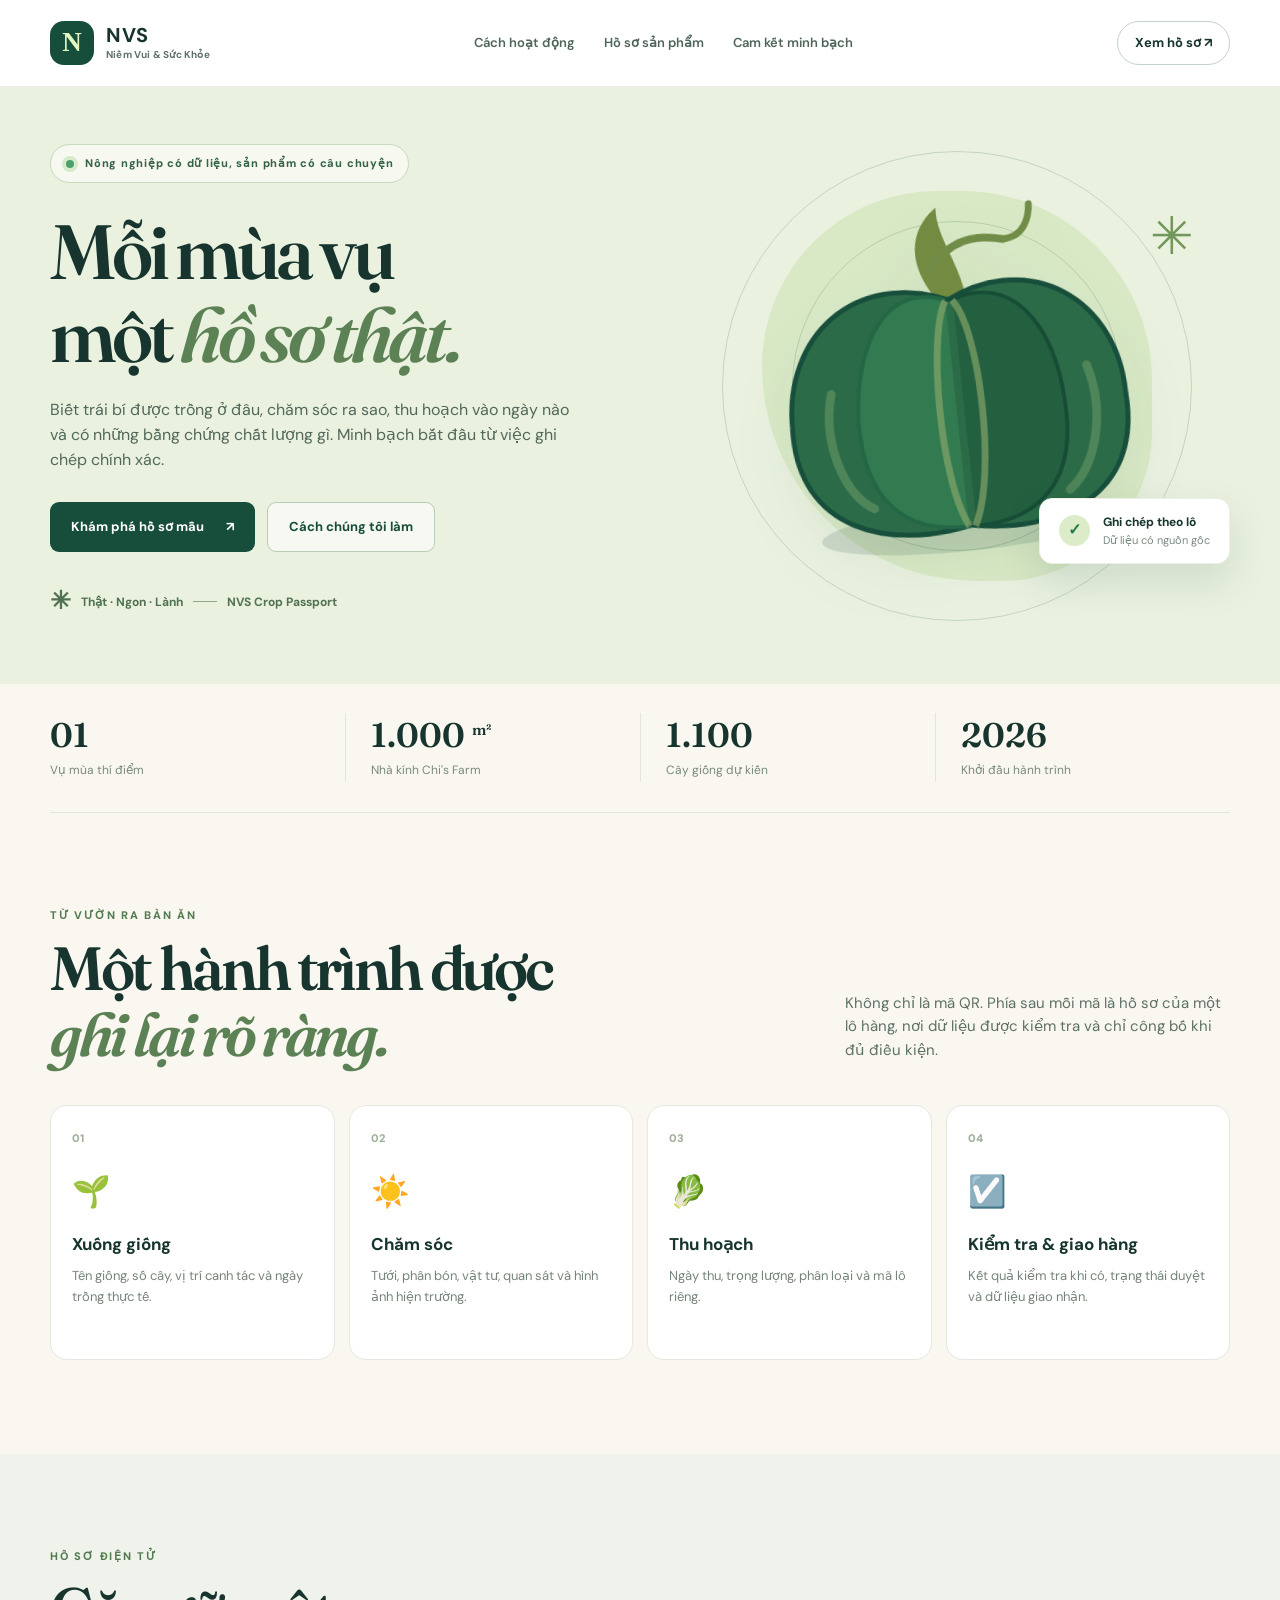
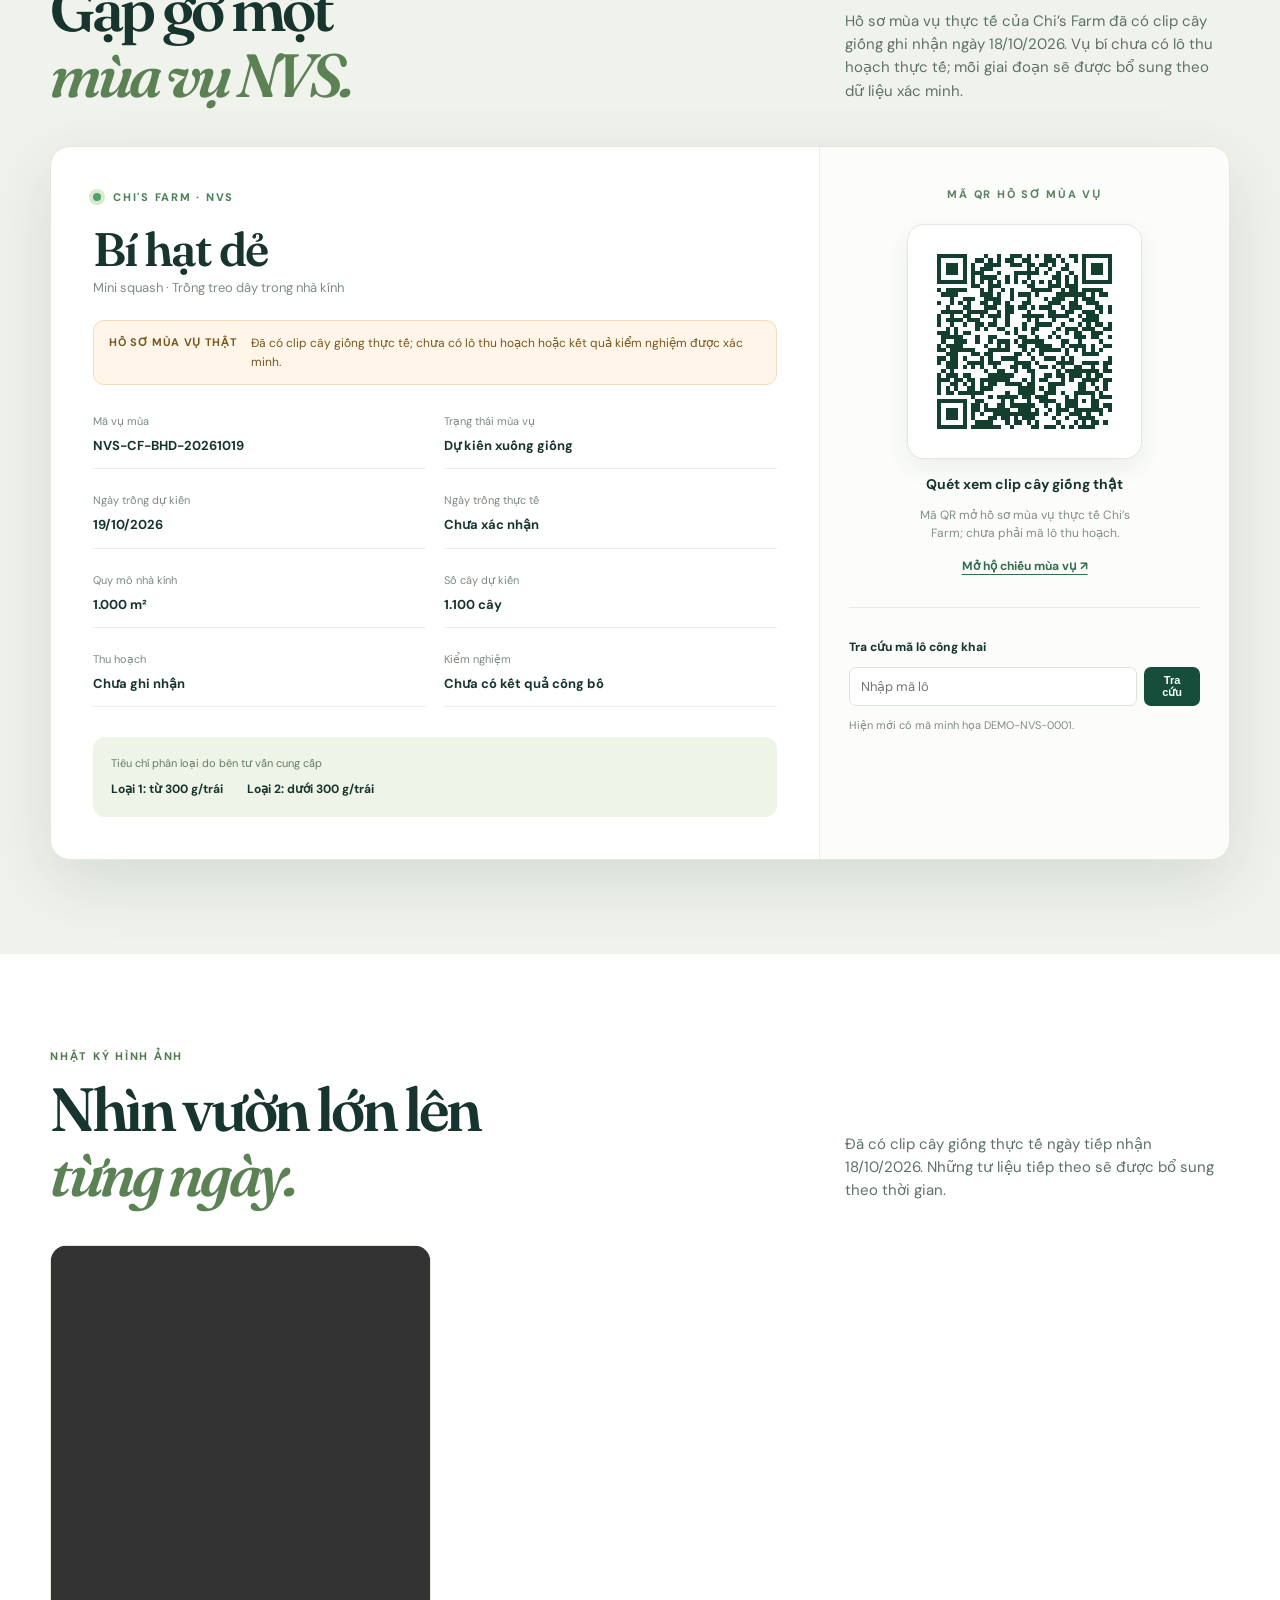
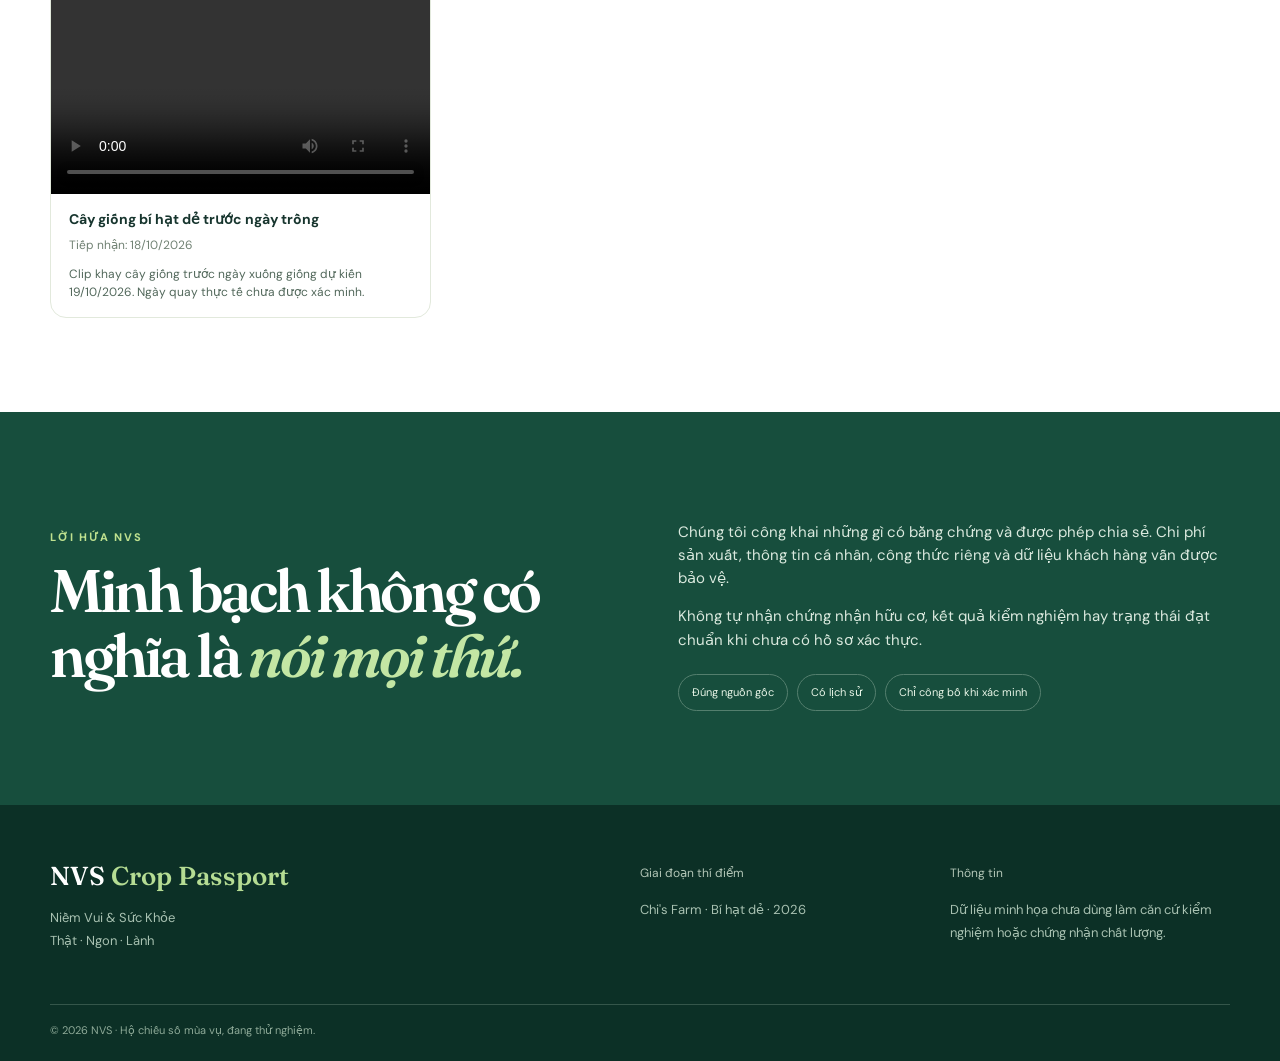
==== commit 5385be46: "Clearly label authentic season records and real seedling video on QR homepage" ====
--- a/index.html
+++ b/index.html
@@ -75,13 +75,13 @@
     <section class="section passport-section" id="passport">
       <div class="wrap">
         <div class="section-kicker">HỒ SƠ ĐIỆN TỬ</div>
-        <div class="section-heading"><h2>Gặp gỡ một<br><em>mùa vụ NVS.</em></h2><p>Hồ sơ dưới đây là bản xem trước. Vụ bí hiện chưa có lô thu hoạch thực tế, vì vậy chưa có hộ chiếu truy xuất chính thức.</p></div>
+        <div class="section-heading"><h2>Gặp gỡ một<br><em>mùa vụ NVS.</em></h2><p>Hồ sơ mùa vụ thực tế của Chi’s Farm đã có clip cây giống ghi nhận ngày 18/10/2026. Vụ bí chưa có lô thu hoạch thực tế; mỗi giai đoạn sẽ được bổ sung theo dữ liệu xác minh.</p></div>
         <div class="passport-card">
           <div class="passport-main">
             <div class="card-overline"><span class="green-dot"></span> CHI'S FARM · NVS</div>
             <h3>Bí hạt dẻ</h3>
             <p class="latin">Mini squash · Trồng treo dây trong nhà kính</p>
-            <div class="notice" id="notice"><strong>BẢN XEM THỬ</strong><span>Chưa phải hồ sơ của lô hàng đã thu hoạch hoặc chứng nhận chất lượng.</span></div>
+            <div class="notice" id="notice"><strong>HỒ SƠ MÙA VỤ THẬT</strong><span>Đã có clip cây giống thực tế; chưa có lô thu hoạch hoặc kết quả kiểm nghiệm được xác minh.</span></div>
             <div class="record-grid">
               <div><span>Mã vụ mùa</span><strong id="season-code">NVS-CF-BHD-20261019</strong></div>
               <div><span>Trạng thái mùa vụ</span><strong id="season-status">Dự kiến xuống giống</strong></div>
@@ -108,7 +108,7 @@
     <section class="section gallery-section" id="field-gallery">
       <div class="wrap">
         <div class="section-kicker">NHẬT KÝ HÌNH ẢNH</div>
-        <div class="section-heading"><h2>Nhìn vườn lớn lên<br><em>từng ngày.</em></h2><p>Ảnh và clip hiện trường theo từng giai đoạn. Chỉ hiển thị nội dung có nguồn gốc và được chủ vườn cho phép công khai.</p></div>
+        <div class="section-heading"><h2>Nhìn vườn lớn lên<br><em>từng ngày.</em></h2><p>Đã có clip cây giống thực tế ngày tiếp nhận 18/10/2026. Những tư liệu tiếp theo sẽ được bổ sung theo thời gian.</p></div>
         <div class="media-gallery" id="media-gallery" aria-live="polite">
           <p class="media-empty">Đã có clip cây giống Chi's Farm tiếp nhận ngày 18/10/2026. Video đang được tải lên; nếu chưa hiển thị hãy tải lại trang. Ngày trồng dự kiến là 19/10/2026.</p>
         </div>
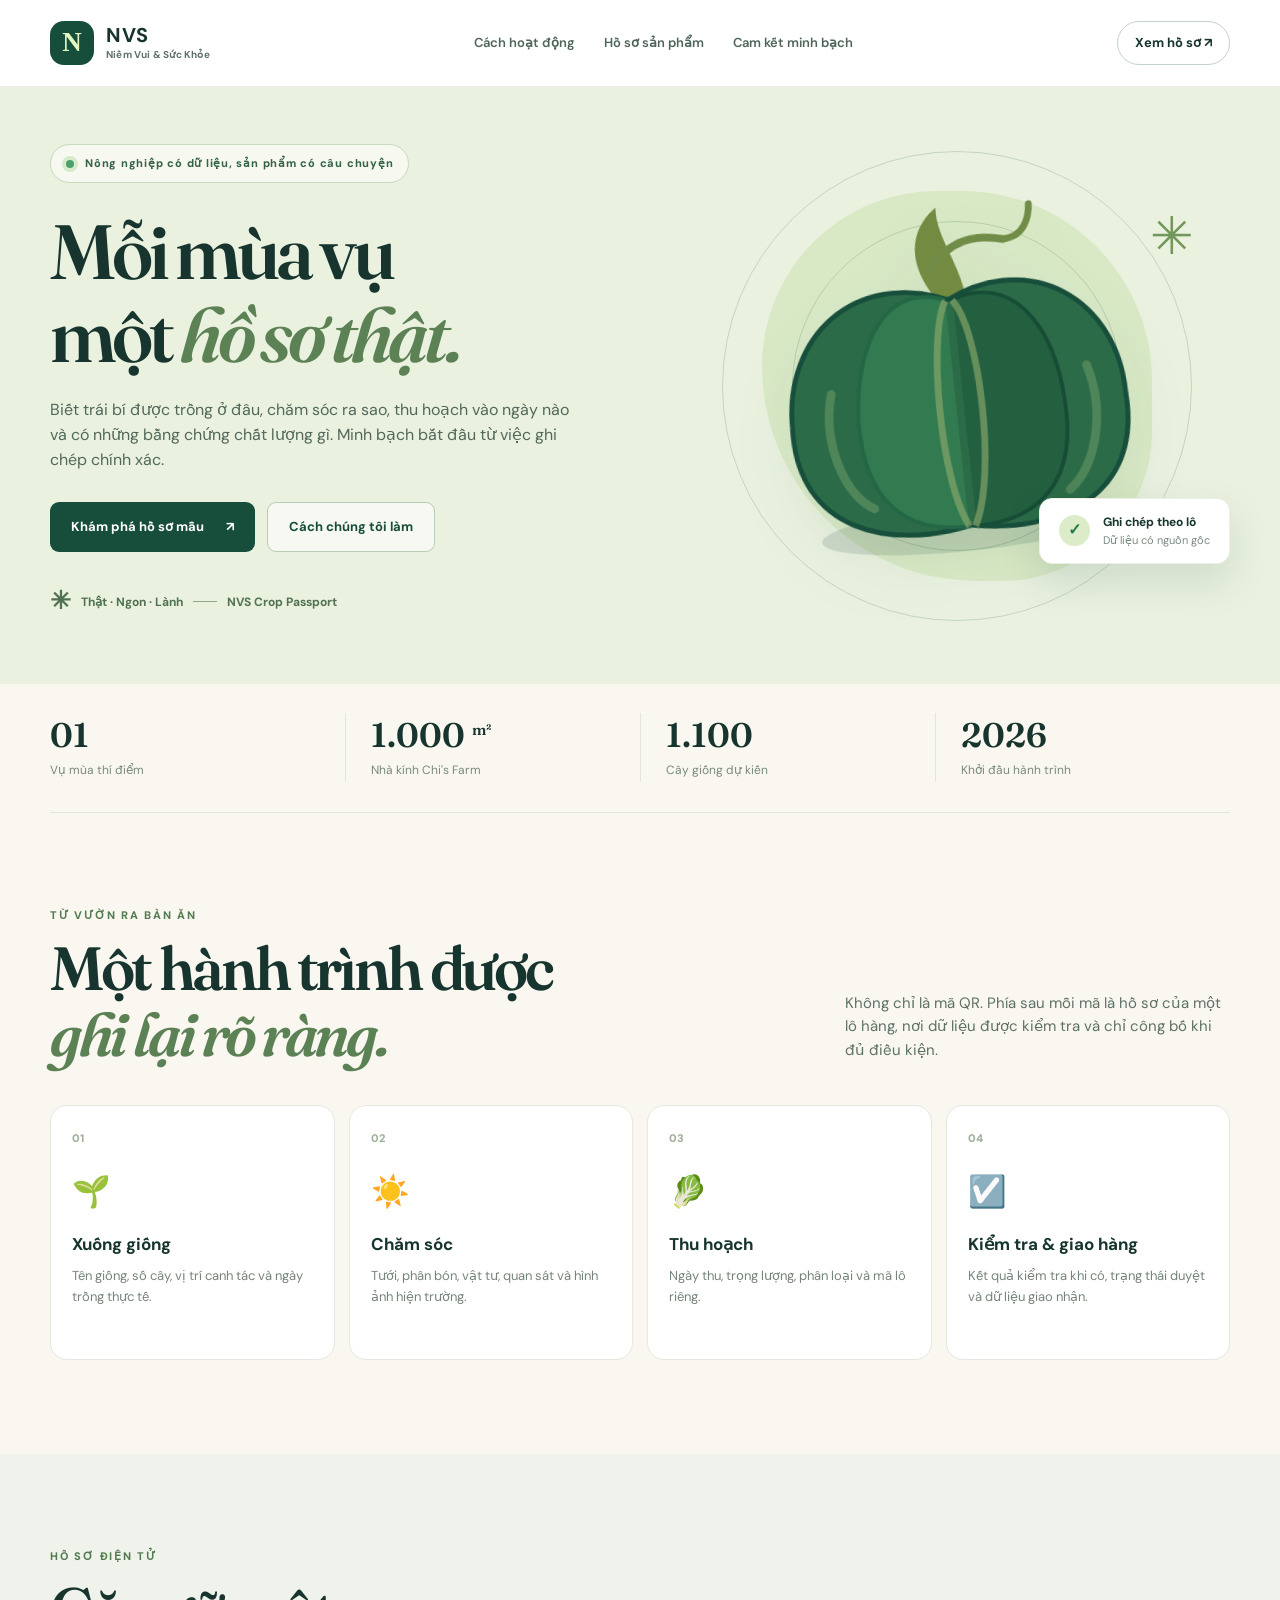
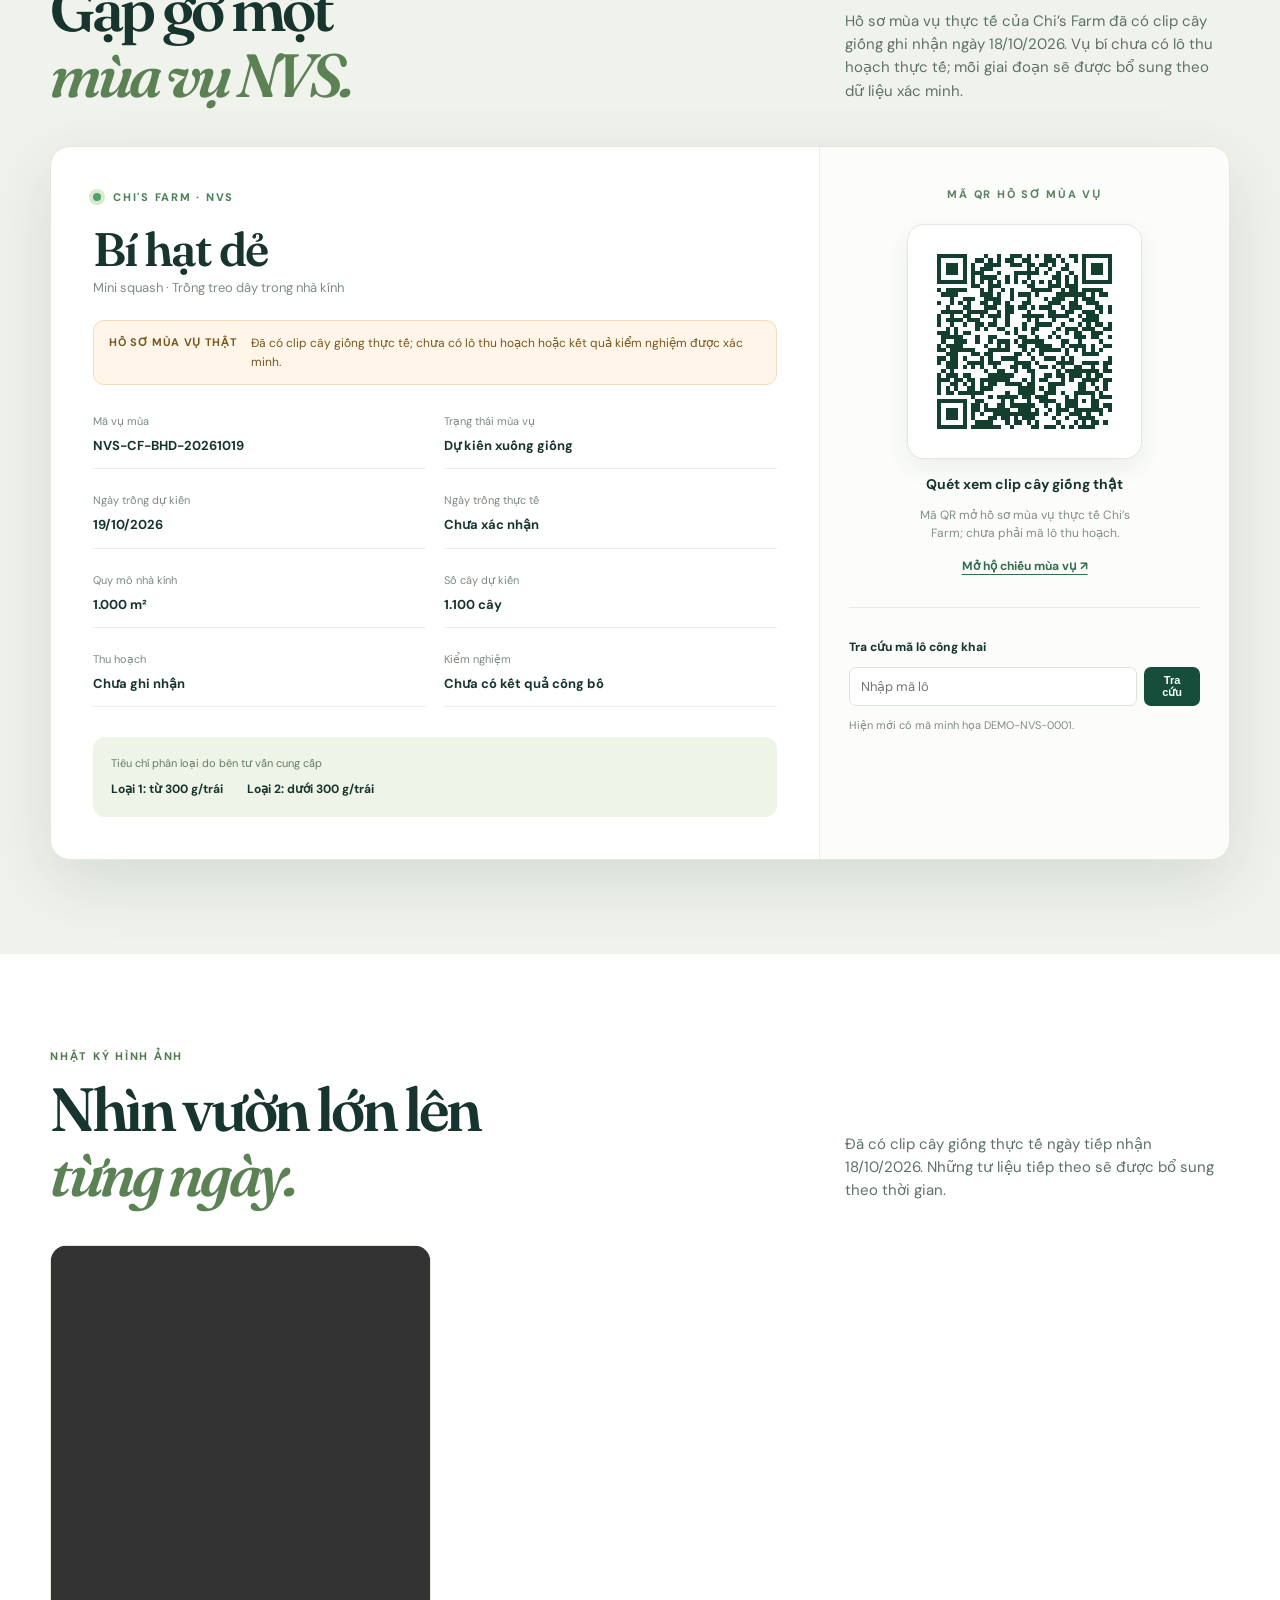
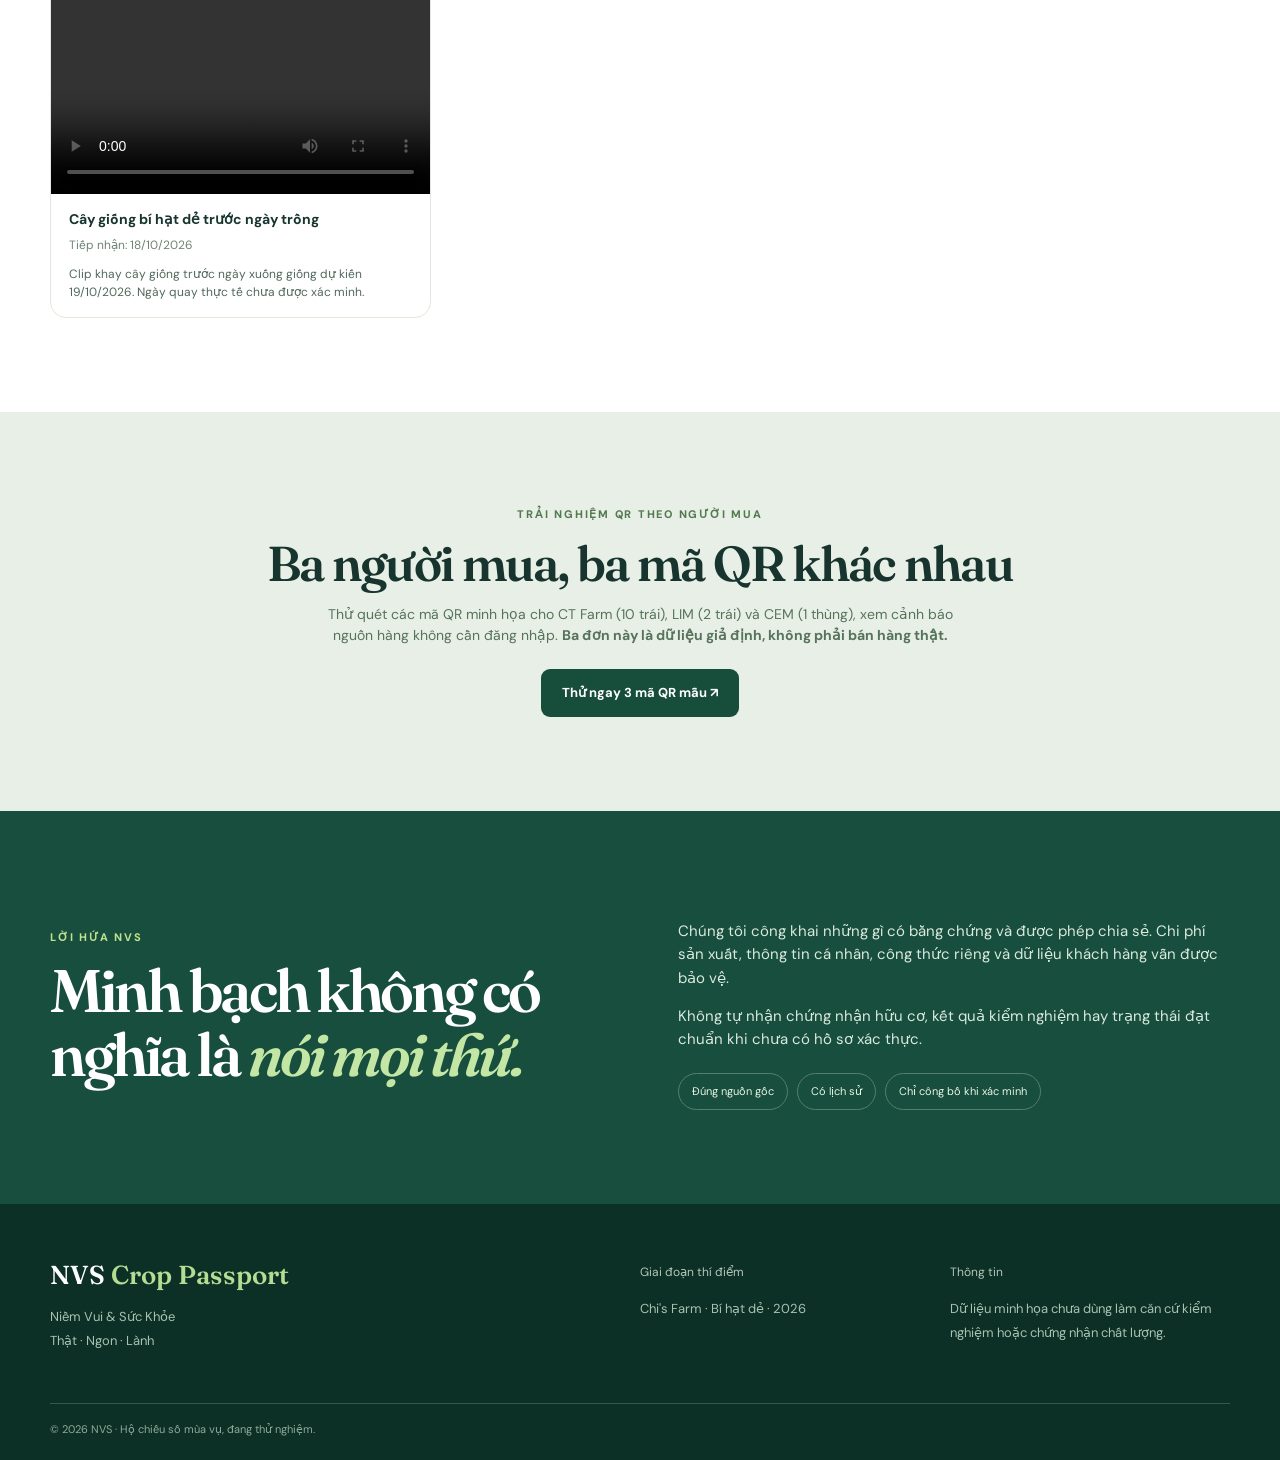
==== commit 00062d26: "Add three buyer-bound QR order simulations for CT Farm, LIM, and CEM" ====
--- a/index.html
+++ b/index.html
@@ -114,6 +114,14 @@
         </div>
       </div>
     </section>
+    <section class="section" id="demo-qr-orders" style="background:#e8efe6">
+      <div class="wrap" style="max-width:980px;text-align:center">
+        <div class="section-kicker">TRẢI NGHIỆM QR THEO NGƯỜI MUA</div>
+        <h2 style="font-size:clamp(31px,4vw,49px);letter-spacing:-.035em;margin:14px 0">Ba người mua, ba mã QR khác nhau</h2>
+        <p style="max-width:650px;margin:0 auto 22px;color:#56735b;font-size:14px">Thử quét các mã QR minh họa cho CT Farm (10 trái), LIM (2 trái) và CEM (1 thùng), xem cảnh báo nguồn hàng không cần đăng nhập. <strong>Ba đơn này là dữ liệu giả định, không phải bán hàng thật.</strong></p>
+        <a class="button primary" href="./demo-orders.html">Thử ngay 3 mã QR mẫu ↗</a>
+      </div>
+    </section>
     <section class="section promise-section" id="promise"><div class="wrap promise-grid"><div><div class="section-kicker light">LỜI HỨA NVS</div><h2>Minh bạch không có nghĩa là <em>nói mọi thứ.</em></h2></div><div><p>Chúng tôi công khai những gì có bằng chứng và được phép chia sẻ. Chi phí sản xuất, thông tin cá nhân, công thức riêng và dữ liệu khách hàng vẫn được bảo vệ.</p><p>Không tự nhận chứng nhận hữu cơ, kết quả kiểm nghiệm hay trạng thái đạt chuẩn khi chưa có hồ sơ xác thực.</p><div class="promise-tags"><span>Đúng nguồn gốc</span><span>Có lịch sử</span><span>Chỉ công bố khi xác minh</span></div></div></div></section>
   </main>
   <footer><div class="wrap footer-grid"><div><strong class="footer-brand">NVS <span>Crop Passport</span></strong><p>Niềm Vui &amp; Sức Khỏe<br>Thật · Ngon · Lành</p></div><div><span>Giai đoạn thí điểm</span><p>Chi's Farm · Bí hạt dẻ · 2026</p></div><div><span>Thông tin</span><p>Dữ liệu minh họa chưa dùng làm căn cứ kiểm nghiệm hoặc chứng nhận chất lượng.</p></div></div><div class="wrap footer-bottom">© 2026 NVS · Hộ chiếu số mùa vụ, đang thử nghiệm.</div></footer>
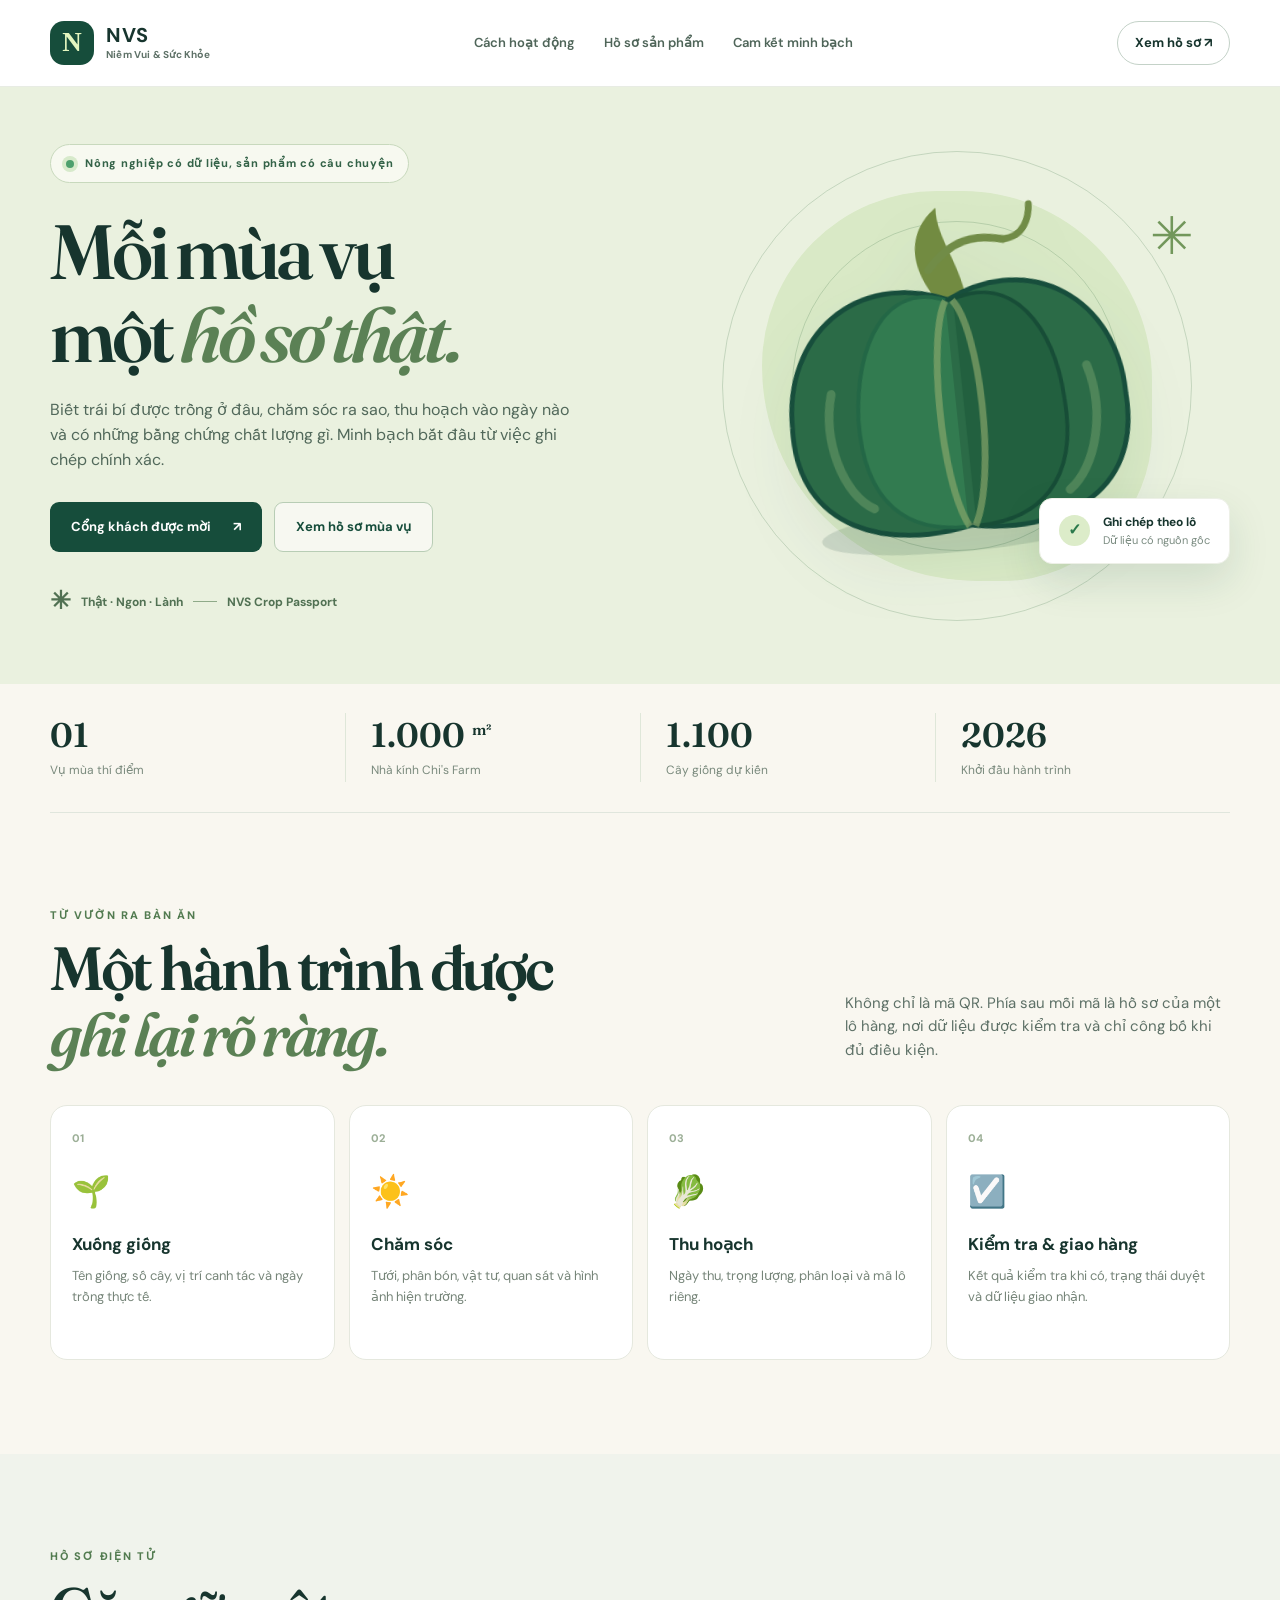
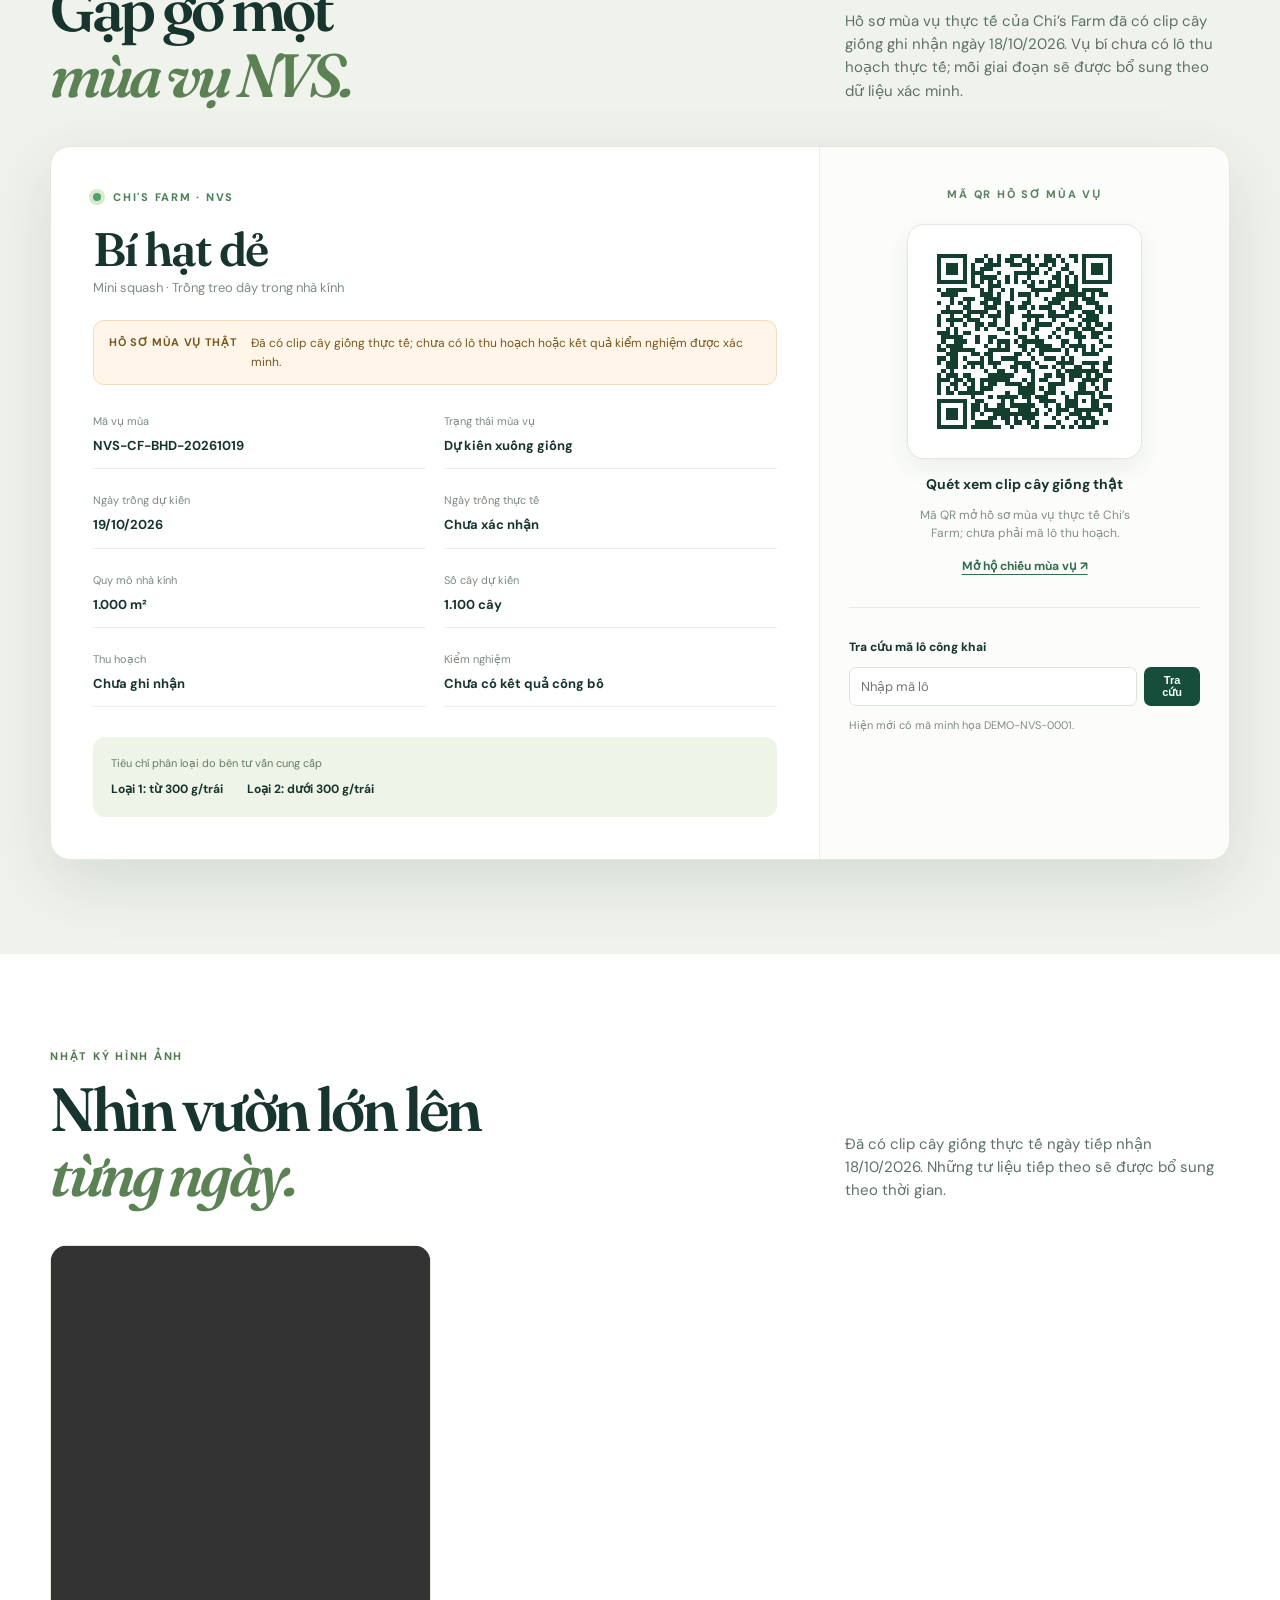
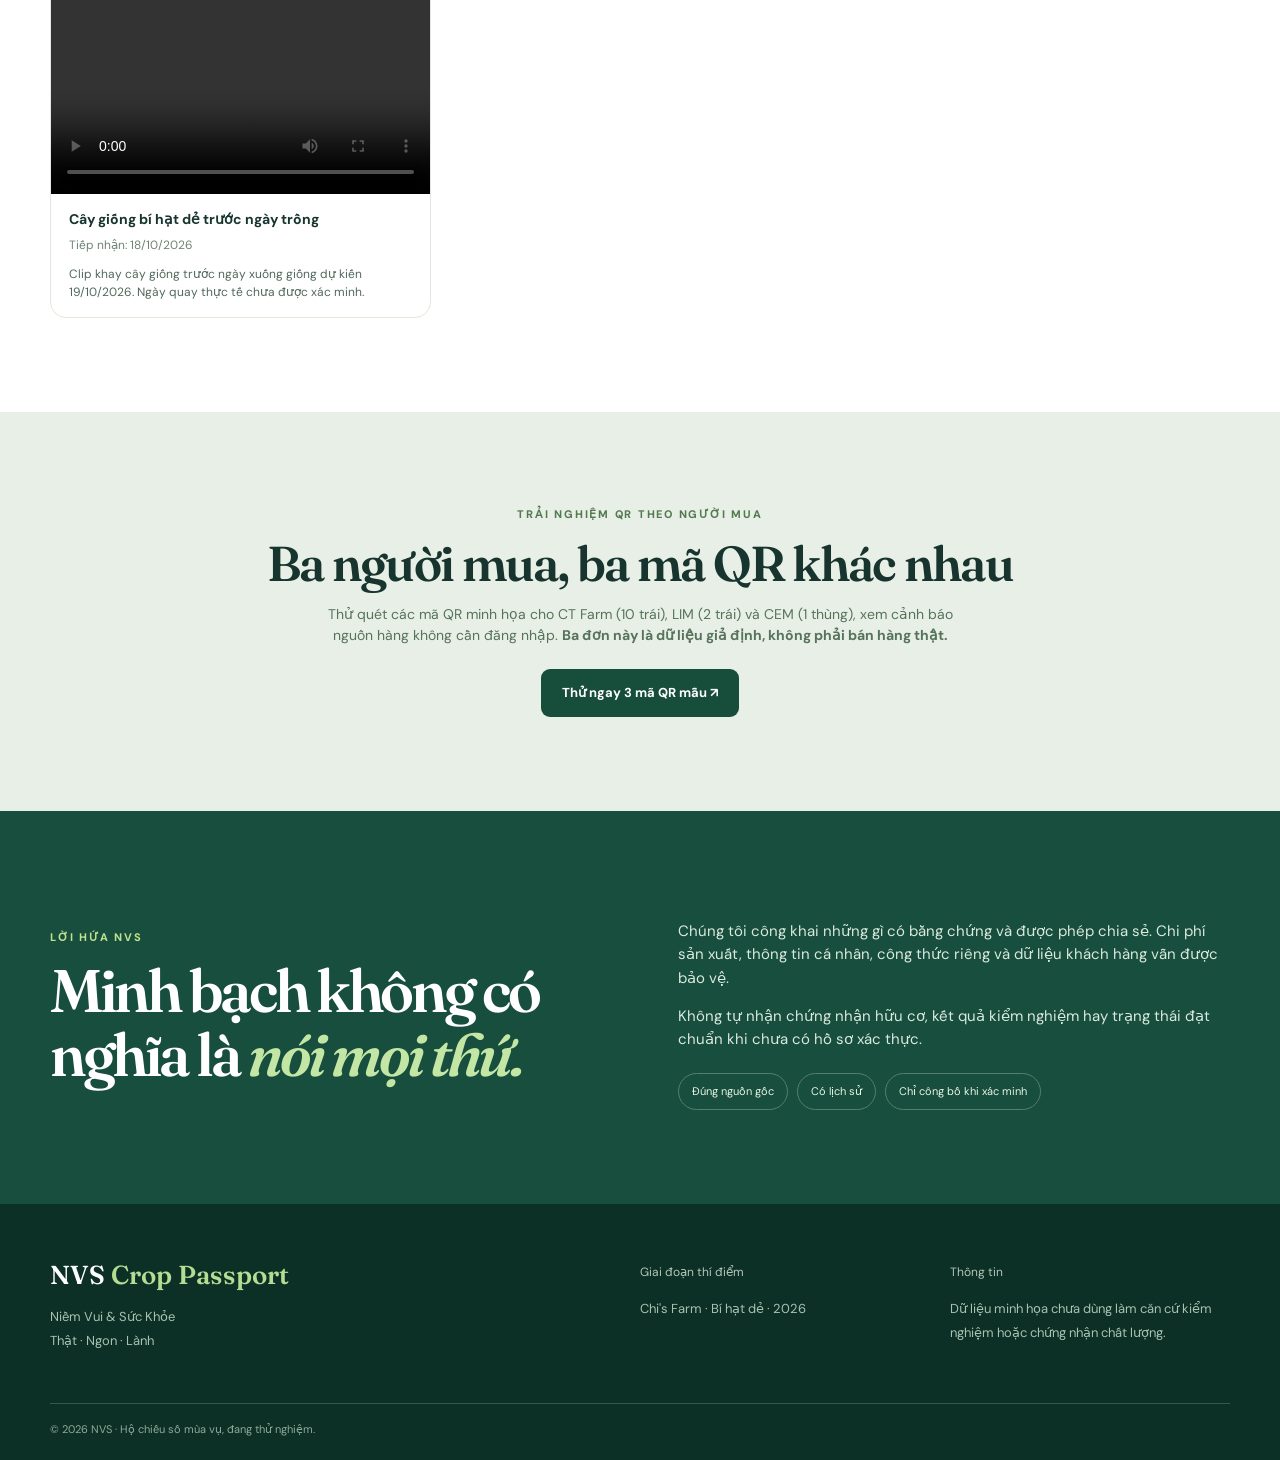
==== commit 459a0710: "Launch NVS invite-only farm discovery and preorder portal on GitHub Pages" ====
--- a/index.html
+++ b/index.html
@@ -33,7 +33,7 @@
           <div class="eyebrow"><span class="dot"></span> Nông nghiệp có dữ liệu, sản phẩm có câu chuyện</div>
           <h1>Mỗi mùa vụ<br>một <em>hồ sơ thật.</em></h1>
           <p>Biết trái bí được trồng ở đâu, chăm sóc ra sao, thu hoạch vào ngày nào và có những bằng chứng chất lượng gì. Minh bạch bắt đầu từ việc ghi chép chính xác.</p>
-          <div class="actions"><a class="button primary" href="#passport">Khám phá hồ sơ mẫu <span>↗</span></a><a class="button secondary" href="#how">Cách chúng tôi làm</a></div>
+          <div class="actions"><a class="button primary" href="./community.html">Cổng khách được mời <span>↗</span></a><a class="button secondary" href="#passport">Xem hồ sơ mùa vụ</a></div>
           <div class="hero-note"><span>✳</span> Thật · Ngon · Lành <span class="small-separator"></span> NVS Crop Passport</div>
         </div>
         <div class="hero-illustration" aria-label="Minh họa bí hạt dẻ và hồ sơ">
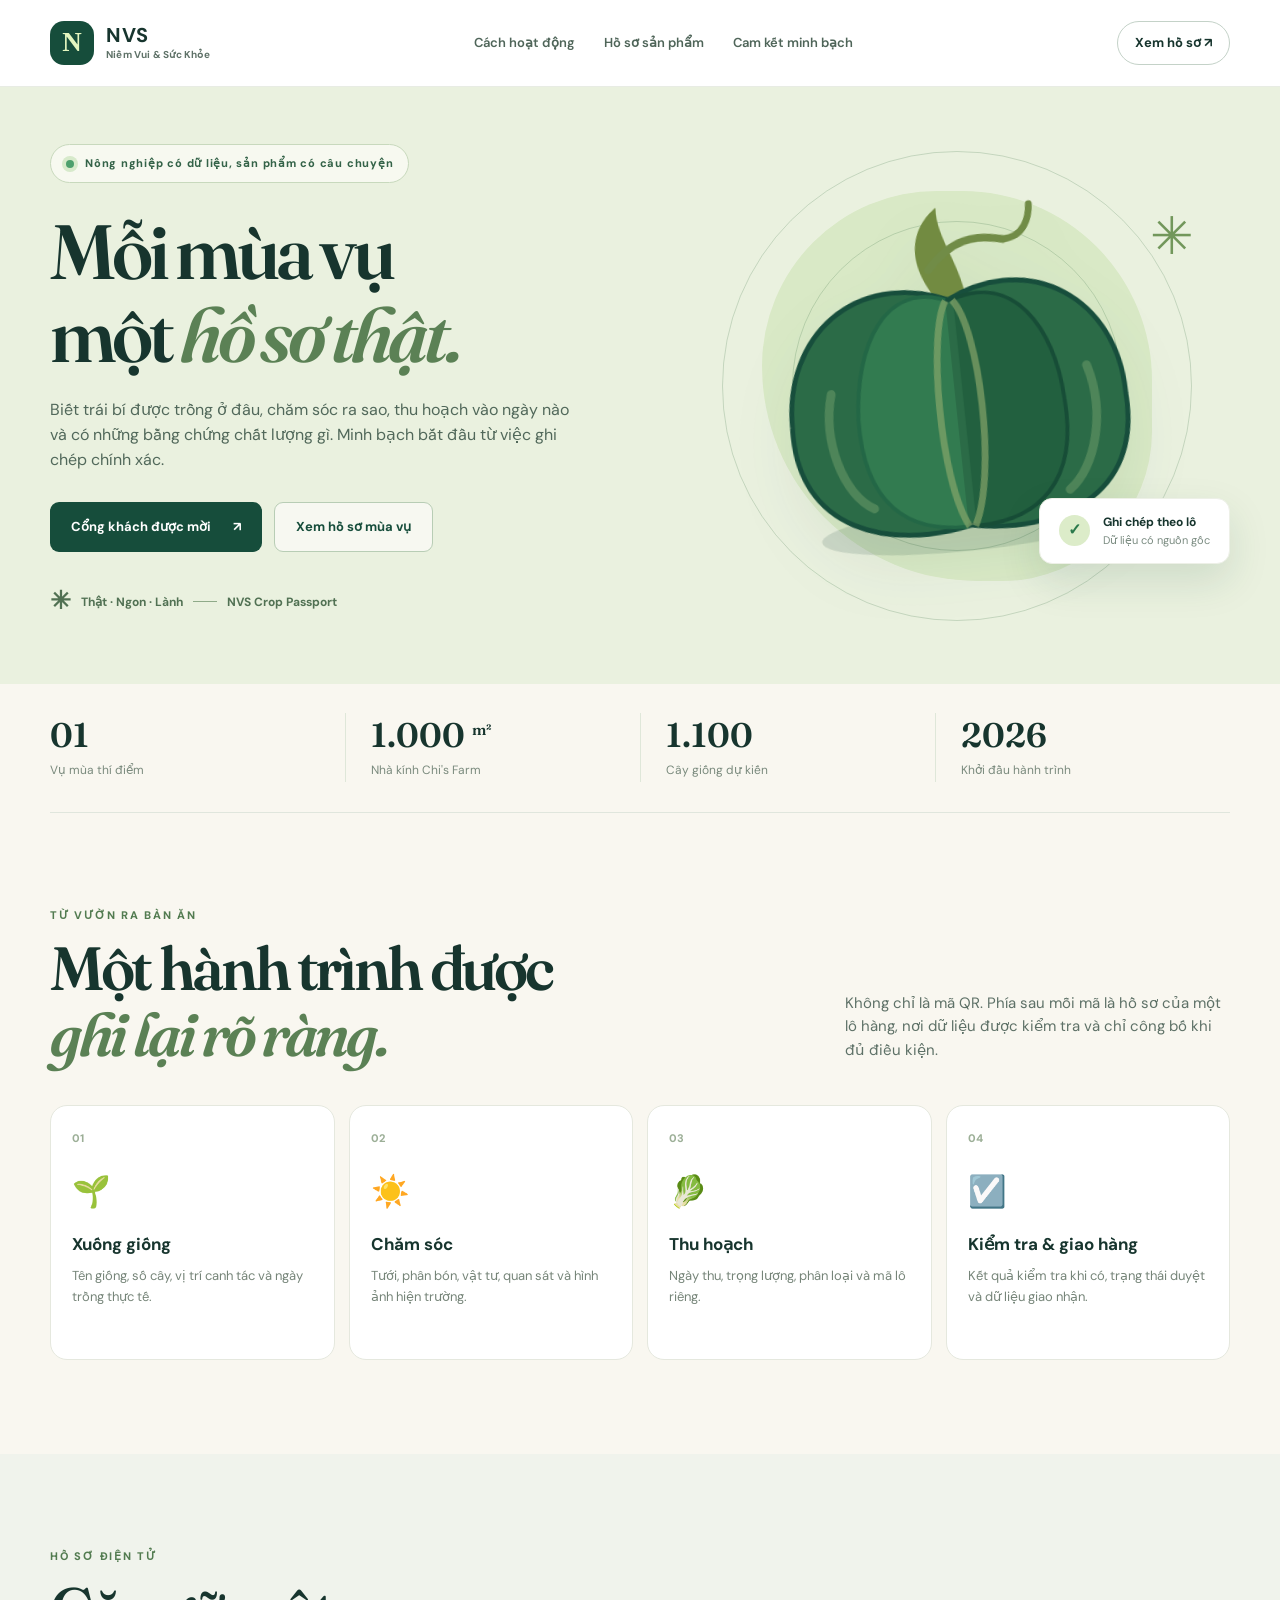
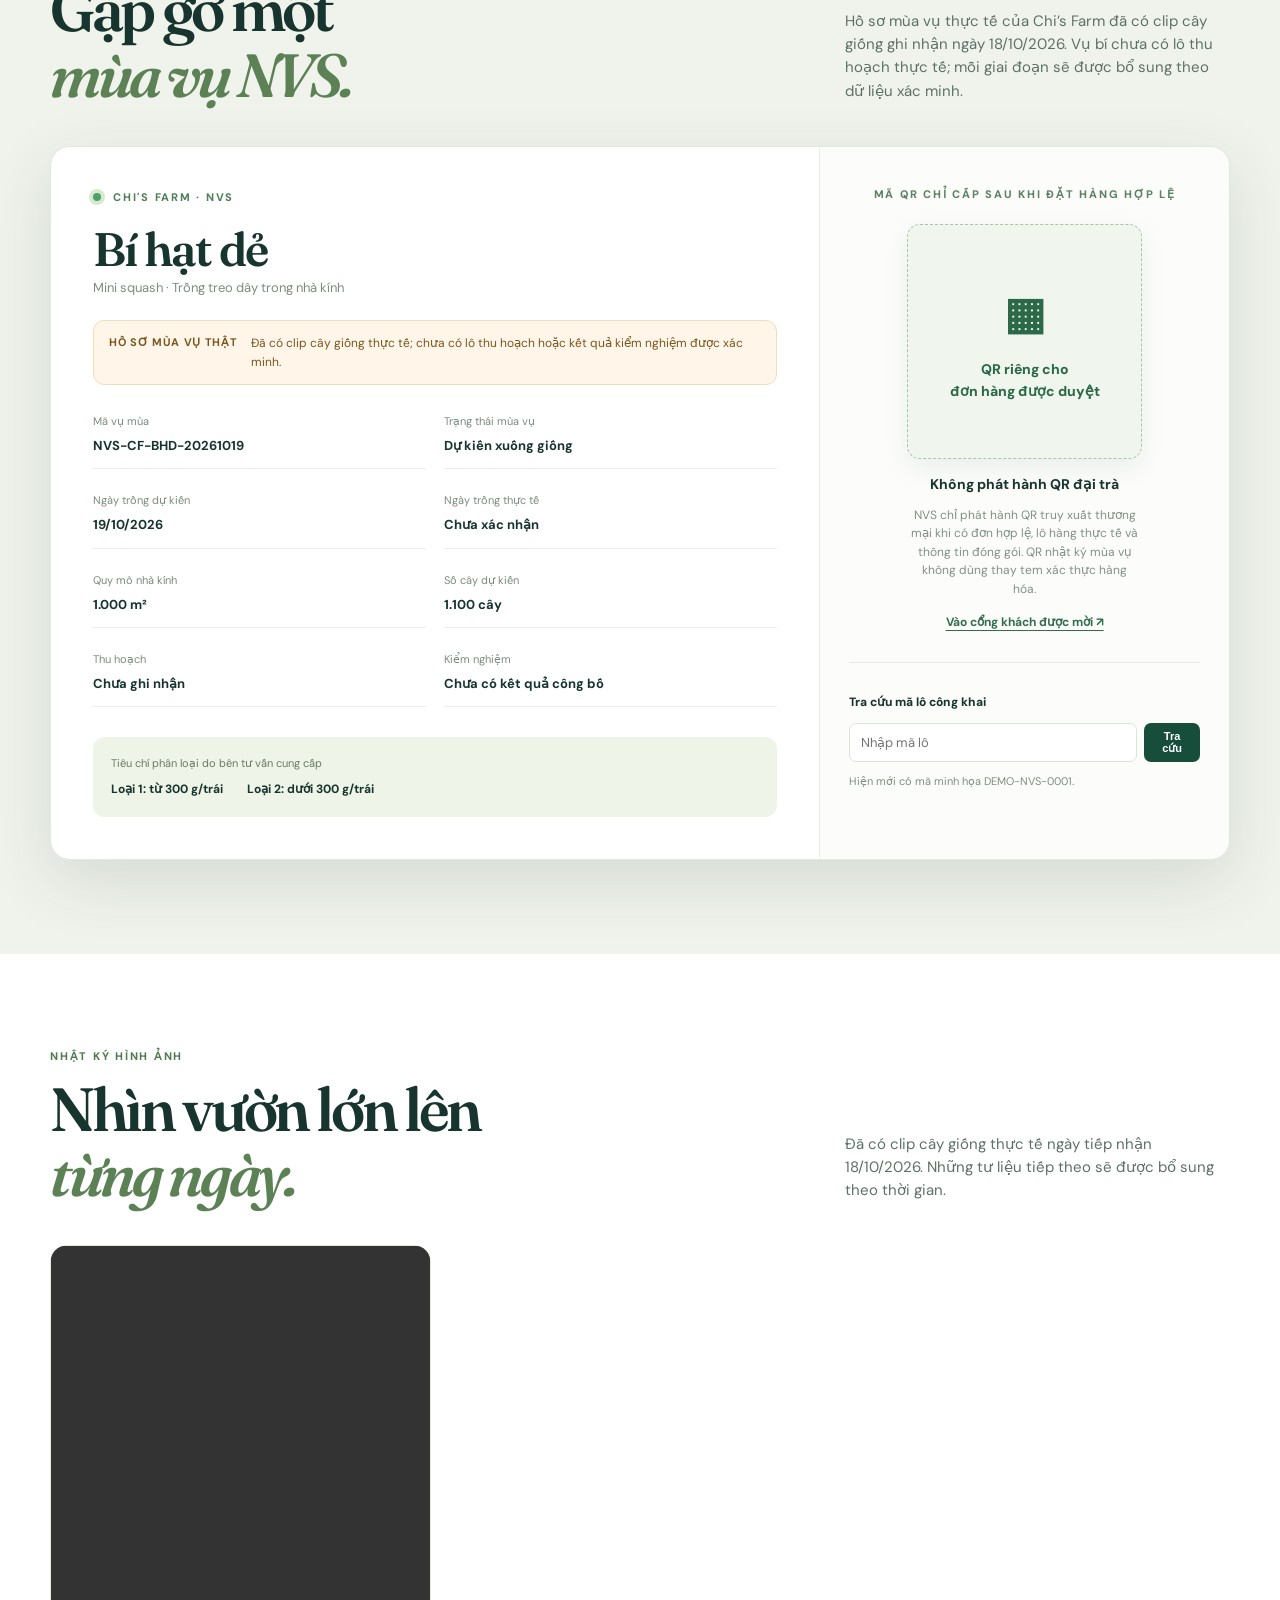
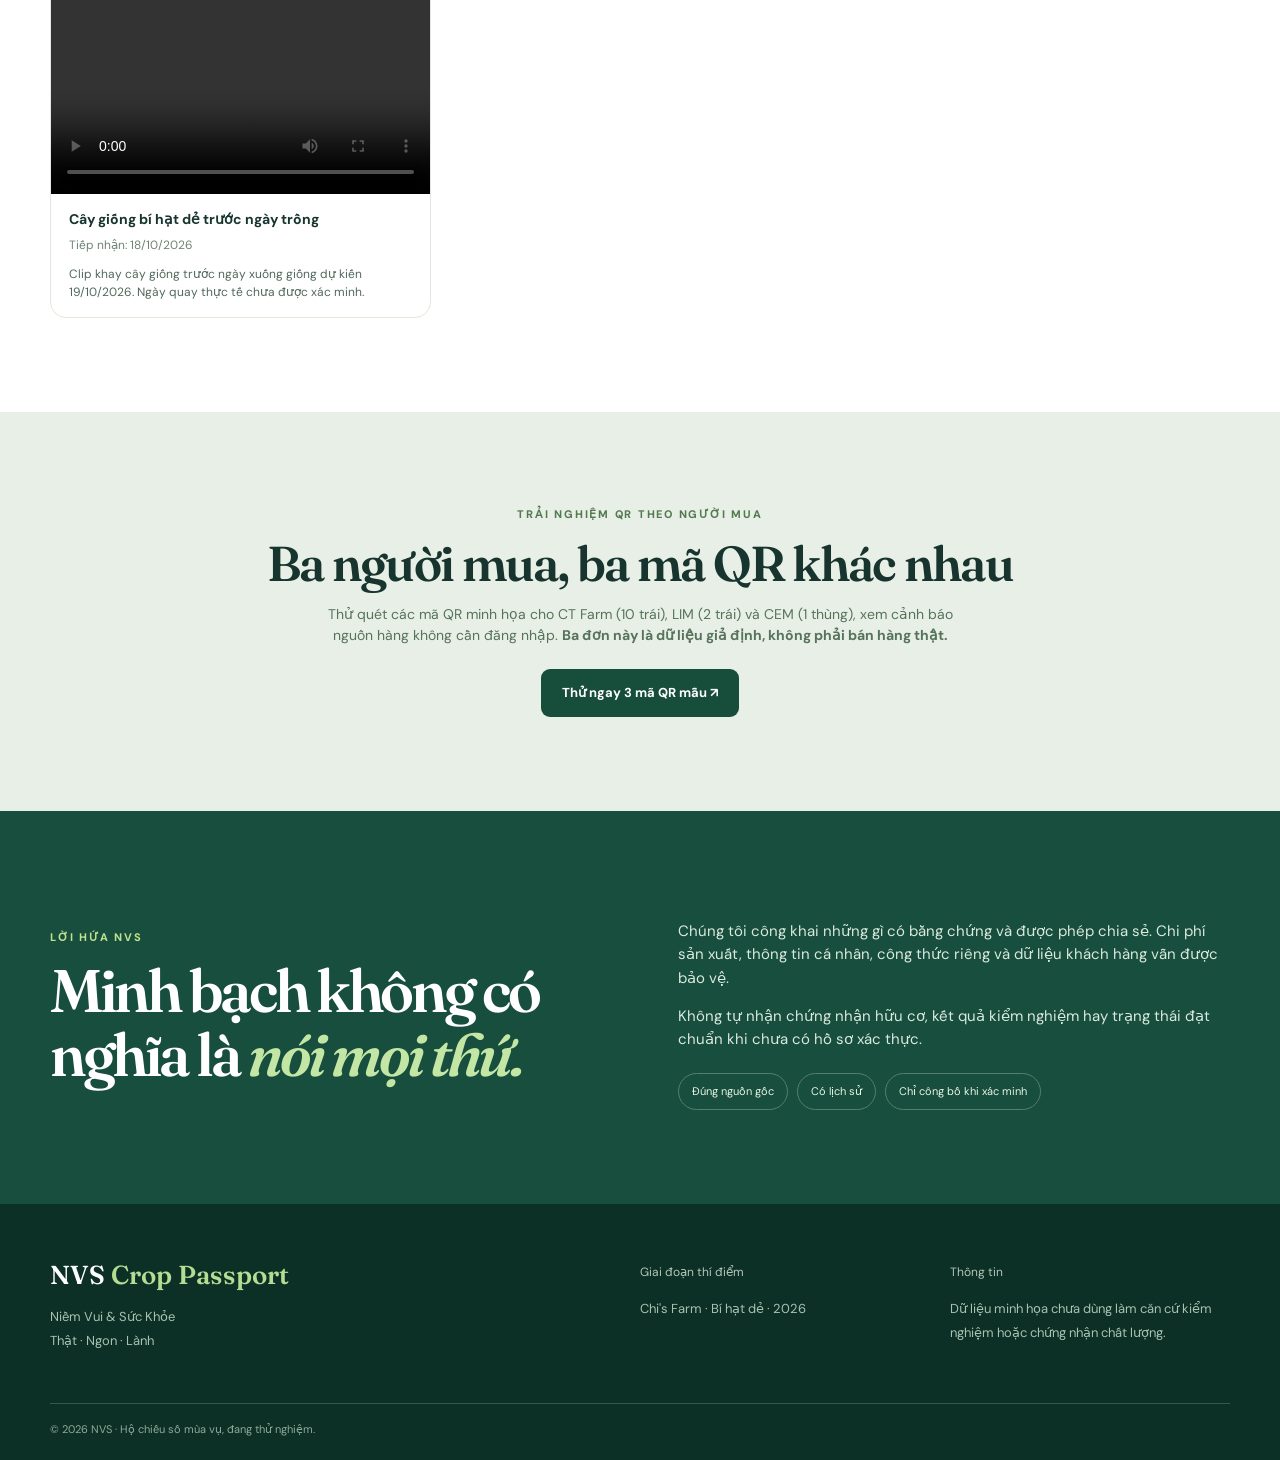
==== commit f19e3c23: "Keep buyer-specific order QR unissued until a verified packed order exists" ====
--- a/index.html
+++ b/index.html
@@ -95,11 +95,11 @@
             <div class="classification"><span>Tiêu chí phân loại do bên tư vấn cung cấp</span><div><strong>Loại 1: từ 300 g/trái</strong><strong>Loại 2: dưới 300 g/trái</strong></div></div>
           </div>
           <aside class="passport-side">
-            <div class="mini-kicker">MÃ QR HỒ SƠ MÙA VỤ</div>
-            <div class="qr-frame"><img id="qr" src="./assets/qr-season.svg" alt="Quét QR xem nhật ký mùa vụ thật và clip cây giống Chi’s Farm" width="200" height="200"></div>
-            <strong class="qr-title">Quét xem clip cây giống thật</strong>
-            <p>Mã QR mở hồ sơ mùa vụ thực tế Chi’s Farm; chưa phải mã lô thu hoạch.</p>
-            <a id="sample-url" href="./season.html?id=NVS-CF-BHD-20261019#video-cay-giong" class="quiet-link">Mở hộ chiếu mùa vụ ↗</a>
+            <div class="mini-kicker">MÃ QR CHỈ CẤP SAU KHI ĐẶT HÀNG HỢP LỆ</div>
+            <div class="qr-frame" style="min-height:210px;display:grid;place-items:center;background:#f0f6ed;border:1px dashed #a8c6ac;border-radius:13px"><div style="text-align:center;color:#2b6949;font-weight:800;font-size:14px"><span aria-hidden="true" style="font-size:44px;display:block;margin-bottom:11px">▦</span>QR riêng cho<br>đơn hàng được duyệt</div></div>
+            <strong class="qr-title">Không phát hành QR đại trà</strong>
+            <p>NVS chỉ phát hành QR truy xuất thương mại khi có đơn hợp lệ, lô hàng thực tế và thông tin đóng gói. QR nhật ký mùa vụ không dùng thay tem xác thực hàng hóa.</p>
+            <a id="sample-url" href="./community.html" class="quiet-link">Vào cổng khách được mời ↗</a>
             <div class="lot-lookup"><label for="lot-input">Tra cứu mã lô công khai</label><div class="lot-form"><input id="lot-input" placeholder="Nhập mã lô" autocomplete="off" maxlength="80"><button id="lot-button" type="button">Tra cứu</button></div><p id="lookup-message" aria-live="polite">Hiện mới có mã minh họa DEMO-NVS-0001.</p></div>
           </aside>
         </div>
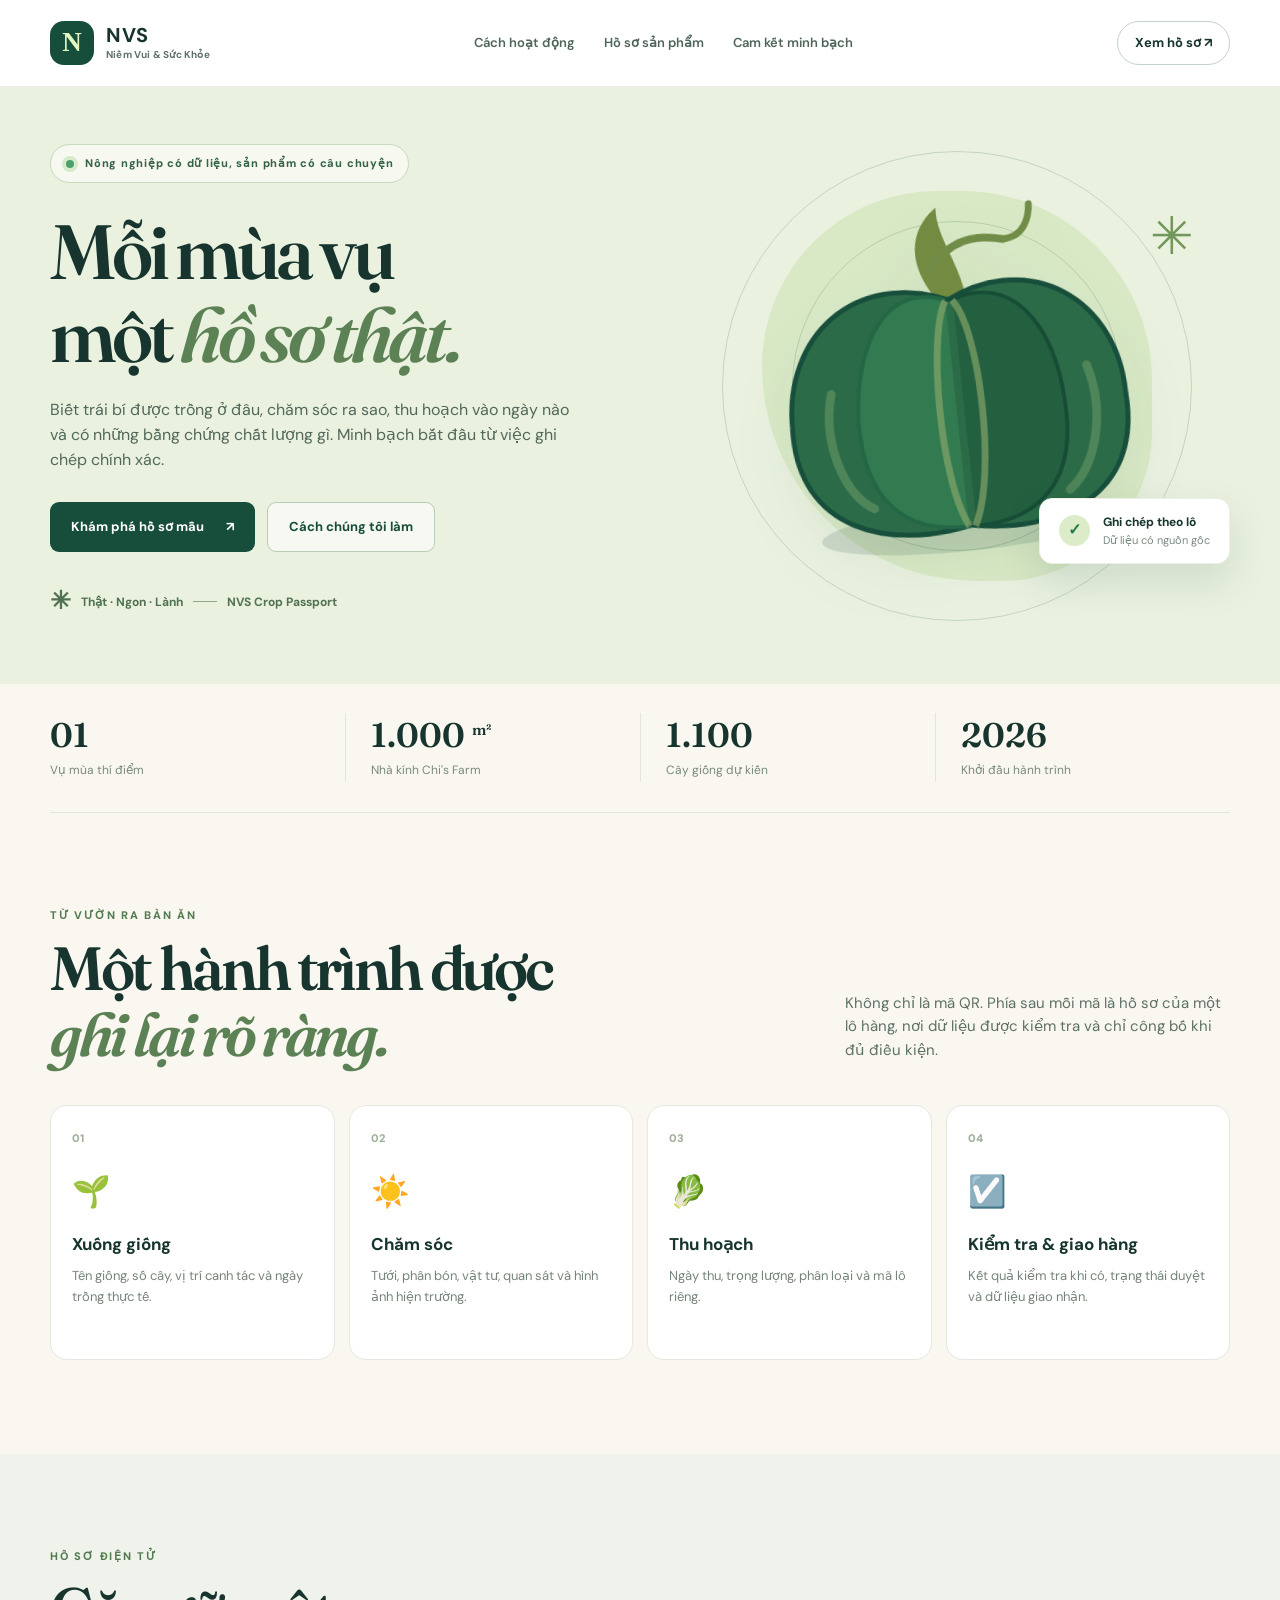
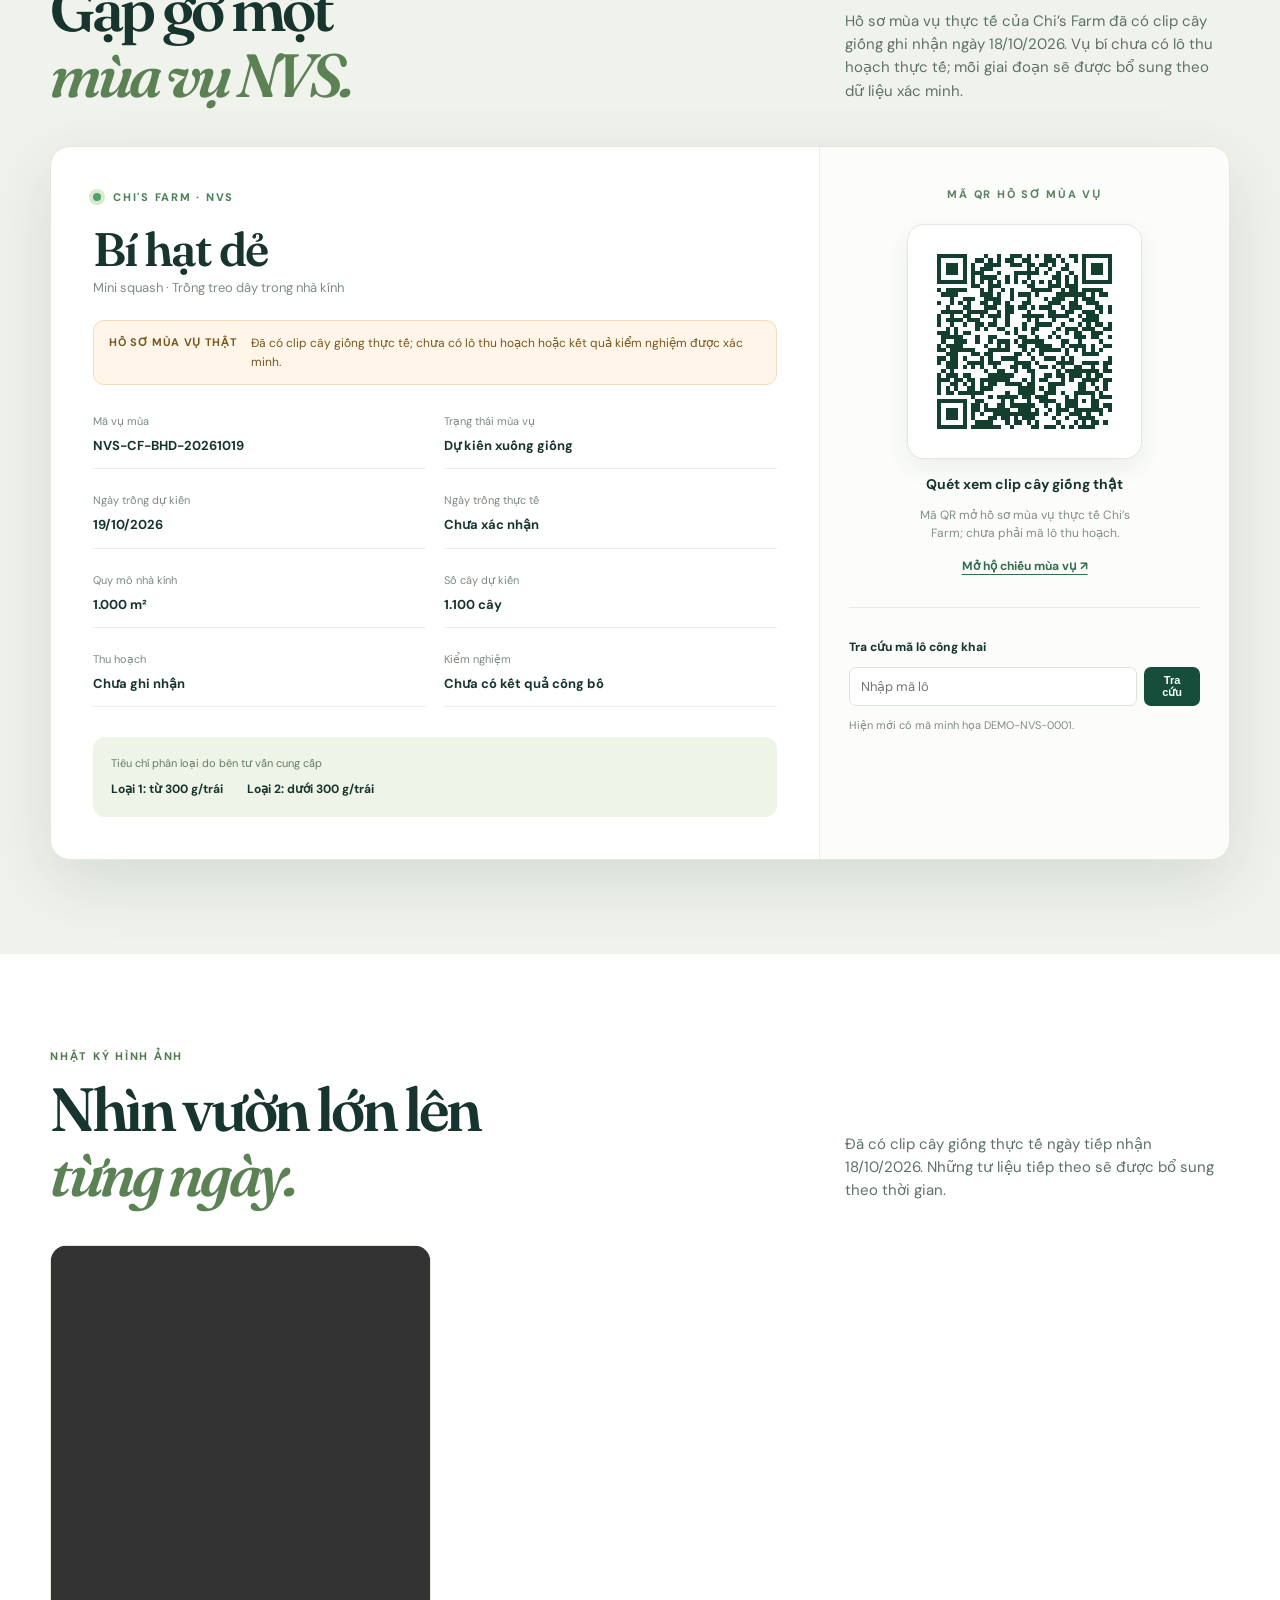
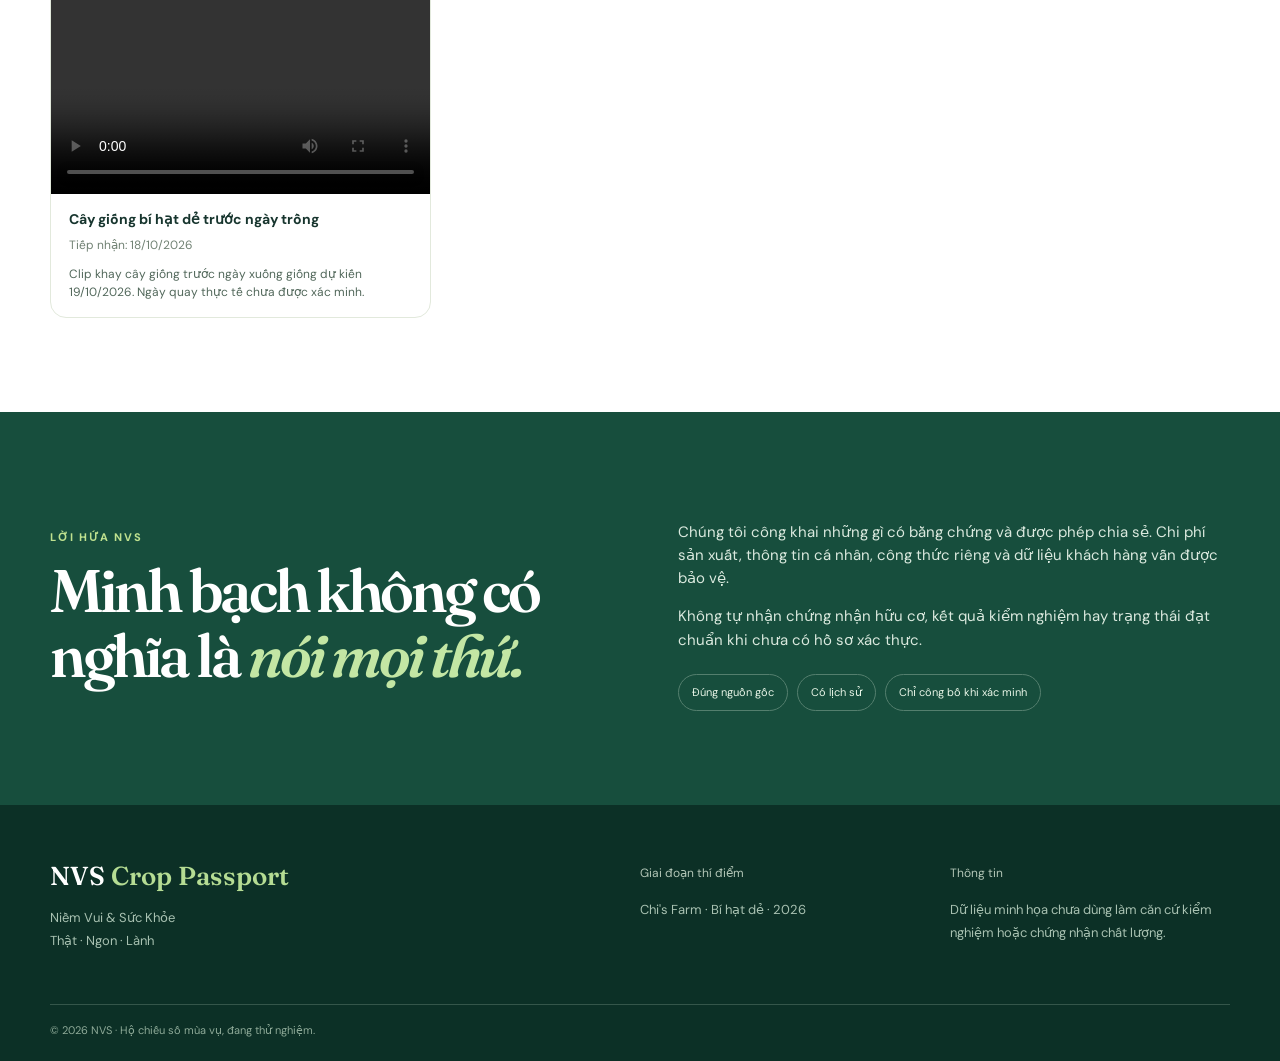
==== commit 1efb25b6: "Rollback unauthorized Supabase portal integration; restore original NVS Pages" ====
--- a/index.html
+++ b/index.html
@@ -33,7 +33,7 @@
           <div class="eyebrow"><span class="dot"></span> Nông nghiệp có dữ liệu, sản phẩm có câu chuyện</div>
           <h1>Mỗi mùa vụ<br>một <em>hồ sơ thật.</em></h1>
           <p>Biết trái bí được trồng ở đâu, chăm sóc ra sao, thu hoạch vào ngày nào và có những bằng chứng chất lượng gì. Minh bạch bắt đầu từ việc ghi chép chính xác.</p>
-          <div class="actions"><a class="button primary" href="./community.html">Cổng khách được mời <span>↗</span></a><a class="button secondary" href="#passport">Xem hồ sơ mùa vụ</a></div>
+          <div class="actions"><a class="button primary" href="#passport">Khám phá hồ sơ mẫu <span>↗</span></a><a class="button secondary" href="#how">Cách chúng tôi làm</a></div>
           <div class="hero-note"><span>✳</span> Thật · Ngon · Lành <span class="small-separator"></span> NVS Crop Passport</div>
         </div>
         <div class="hero-illustration" aria-label="Minh họa bí hạt dẻ và hồ sơ">
@@ -95,11 +95,11 @@
             <div class="classification"><span>Tiêu chí phân loại do bên tư vấn cung cấp</span><div><strong>Loại 1: từ 300 g/trái</strong><strong>Loại 2: dưới 300 g/trái</strong></div></div>
           </div>
           <aside class="passport-side">
-            <div class="mini-kicker">MÃ QR CHỈ CẤP SAU KHI ĐẶT HÀNG HỢP LỆ</div>
-            <div class="qr-frame" style="min-height:210px;display:grid;place-items:center;background:#f0f6ed;border:1px dashed #a8c6ac;border-radius:13px"><div style="text-align:center;color:#2b6949;font-weight:800;font-size:14px"><span aria-hidden="true" style="font-size:44px;display:block;margin-bottom:11px">▦</span>QR riêng cho<br>đơn hàng được duyệt</div></div>
-            <strong class="qr-title">Không phát hành QR đại trà</strong>
-            <p>NVS chỉ phát hành QR truy xuất thương mại khi có đơn hợp lệ, lô hàng thực tế và thông tin đóng gói. QR nhật ký mùa vụ không dùng thay tem xác thực hàng hóa.</p>
-            <a id="sample-url" href="./community.html" class="quiet-link">Vào cổng khách được mời ↗</a>
+            <div class="mini-kicker">MÃ QR HỒ SƠ MÙA VỤ</div>
+            <div class="qr-frame"><img id="qr" src="./assets/qr-season.svg" alt="Quét QR xem nhật ký mùa vụ thật và clip cây giống Chi’s Farm" width="200" height="200"></div>
+            <strong class="qr-title">Quét xem clip cây giống thật</strong>
+            <p>Mã QR mở hồ sơ mùa vụ thực tế Chi’s Farm; chưa phải mã lô thu hoạch.</p>
+            <a id="sample-url" href="./season.html?id=NVS-CF-BHD-20261019#video-cay-giong" class="quiet-link">Mở hộ chiếu mùa vụ ↗</a>
             <div class="lot-lookup"><label for="lot-input">Tra cứu mã lô công khai</label><div class="lot-form"><input id="lot-input" placeholder="Nhập mã lô" autocomplete="off" maxlength="80"><button id="lot-button" type="button">Tra cứu</button></div><p id="lookup-message" aria-live="polite">Hiện mới có mã minh họa DEMO-NVS-0001.</p></div>
           </aside>
         </div>
@@ -114,14 +114,6 @@
         </div>
       </div>
     </section>
-    <section class="section" id="demo-qr-orders" style="background:#e8efe6">
-      <div class="wrap" style="max-width:980px;text-align:center">
-        <div class="section-kicker">TRẢI NGHIỆM QR THEO NGƯỜI MUA</div>
-        <h2 style="font-size:clamp(31px,4vw,49px);letter-spacing:-.035em;margin:14px 0">Ba người mua, ba mã QR khác nhau</h2>
-        <p style="max-width:650px;margin:0 auto 22px;color:#56735b;font-size:14px">Thử quét các mã QR minh họa cho CT Farm (10 trái), LIM (2 trái) và CEM (1 thùng), xem cảnh báo nguồn hàng không cần đăng nhập. <strong>Ba đơn này là dữ liệu giả định, không phải bán hàng thật.</strong></p>
-        <a class="button primary" href="./demo-orders.html">Thử ngay 3 mã QR mẫu ↗</a>
-      </div>
-    </section>
     <section class="section promise-section" id="promise"><div class="wrap promise-grid"><div><div class="section-kicker light">LỜI HỨA NVS</div><h2>Minh bạch không có nghĩa là <em>nói mọi thứ.</em></h2></div><div><p>Chúng tôi công khai những gì có bằng chứng và được phép chia sẻ. Chi phí sản xuất, thông tin cá nhân, công thức riêng và dữ liệu khách hàng vẫn được bảo vệ.</p><p>Không tự nhận chứng nhận hữu cơ, kết quả kiểm nghiệm hay trạng thái đạt chuẩn khi chưa có hồ sơ xác thực.</p><div class="promise-tags"><span>Đúng nguồn gốc</span><span>Có lịch sử</span><span>Chỉ công bố khi xác minh</span></div></div></div></section>
   </main>
   <footer><div class="wrap footer-grid"><div><strong class="footer-brand">NVS <span>Crop Passport</span></strong><p>Niềm Vui &amp; Sức Khỏe<br>Thật · Ngon · Lành</p></div><div><span>Giai đoạn thí điểm</span><p>Chi's Farm · Bí hạt dẻ · 2026</p></div><div><span>Thông tin</span><p>Dữ liệu minh họa chưa dùng làm căn cứ kiểm nghiệm hoặc chứng nhận chất lượng.</p></div></div><div class="wrap footer-bottom">© 2026 NVS · Hộ chiếu số mùa vụ, đang thử nghiệm.</div></footer>
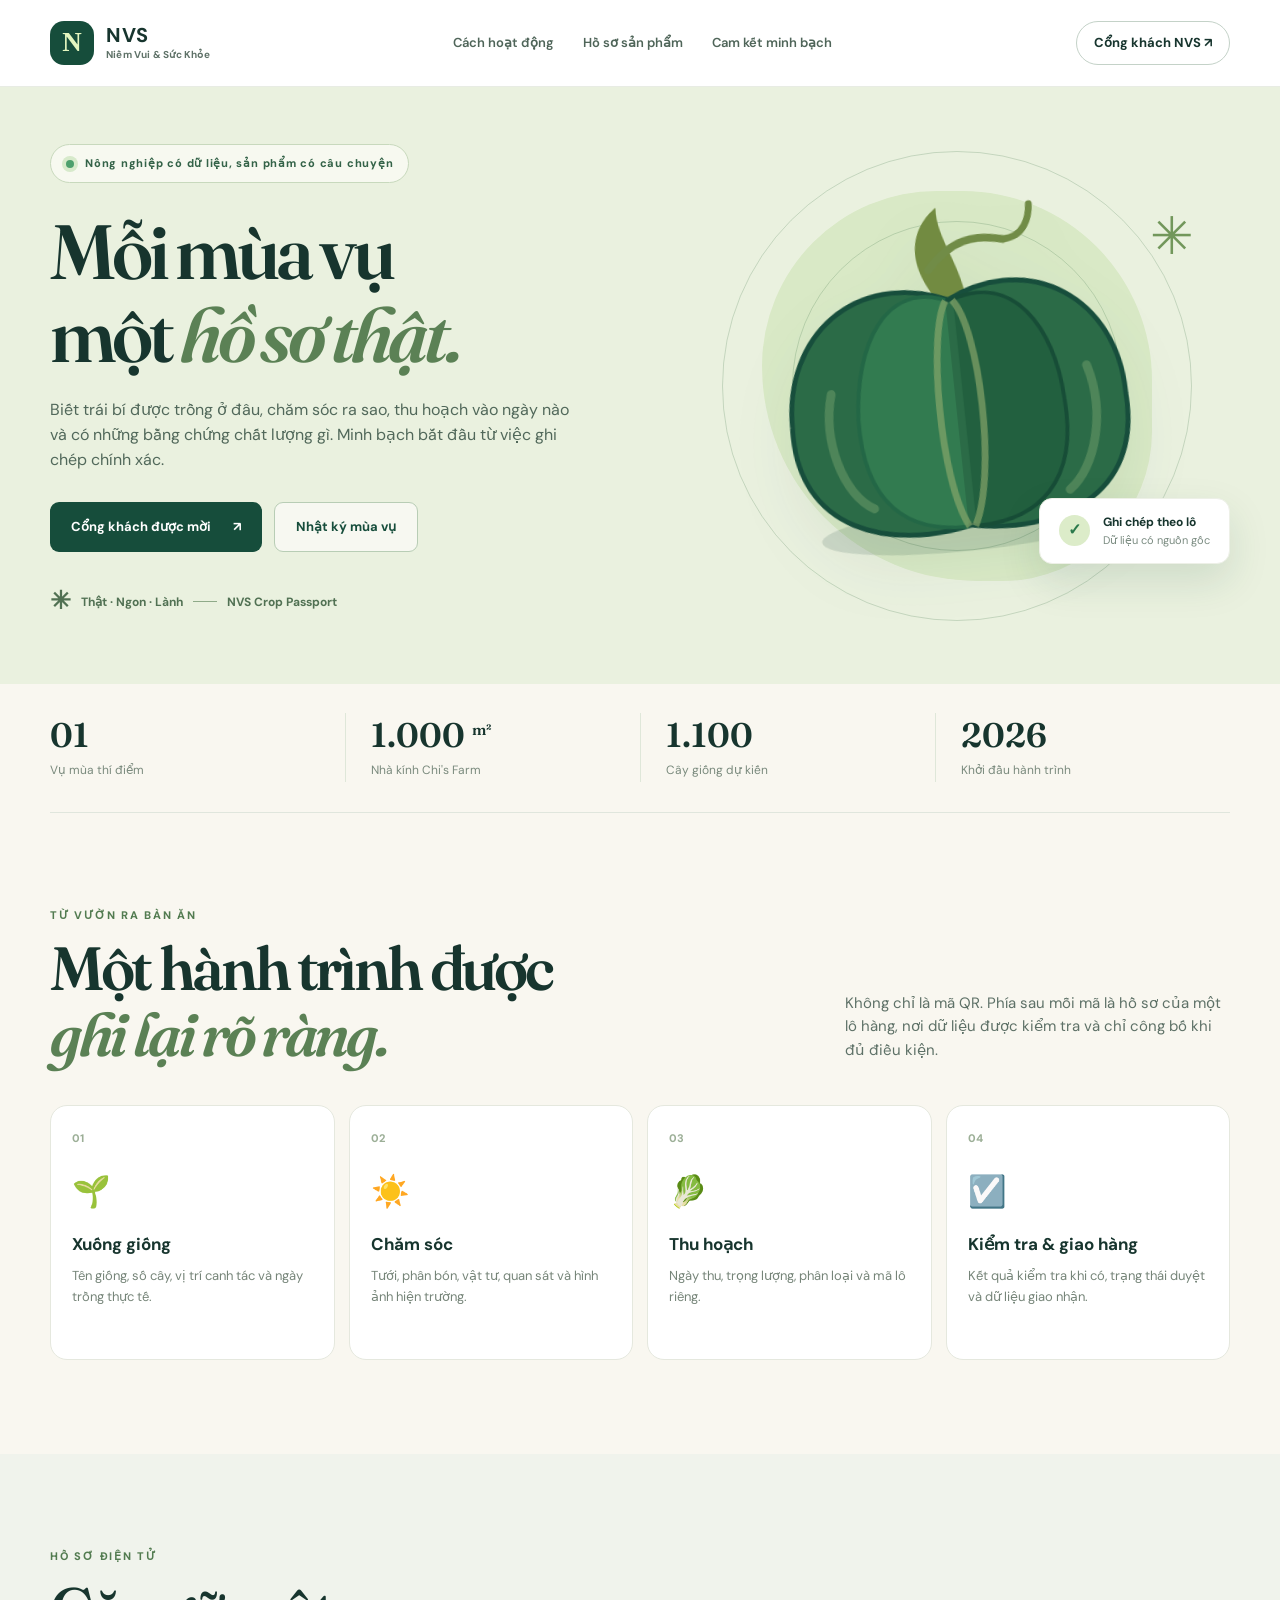
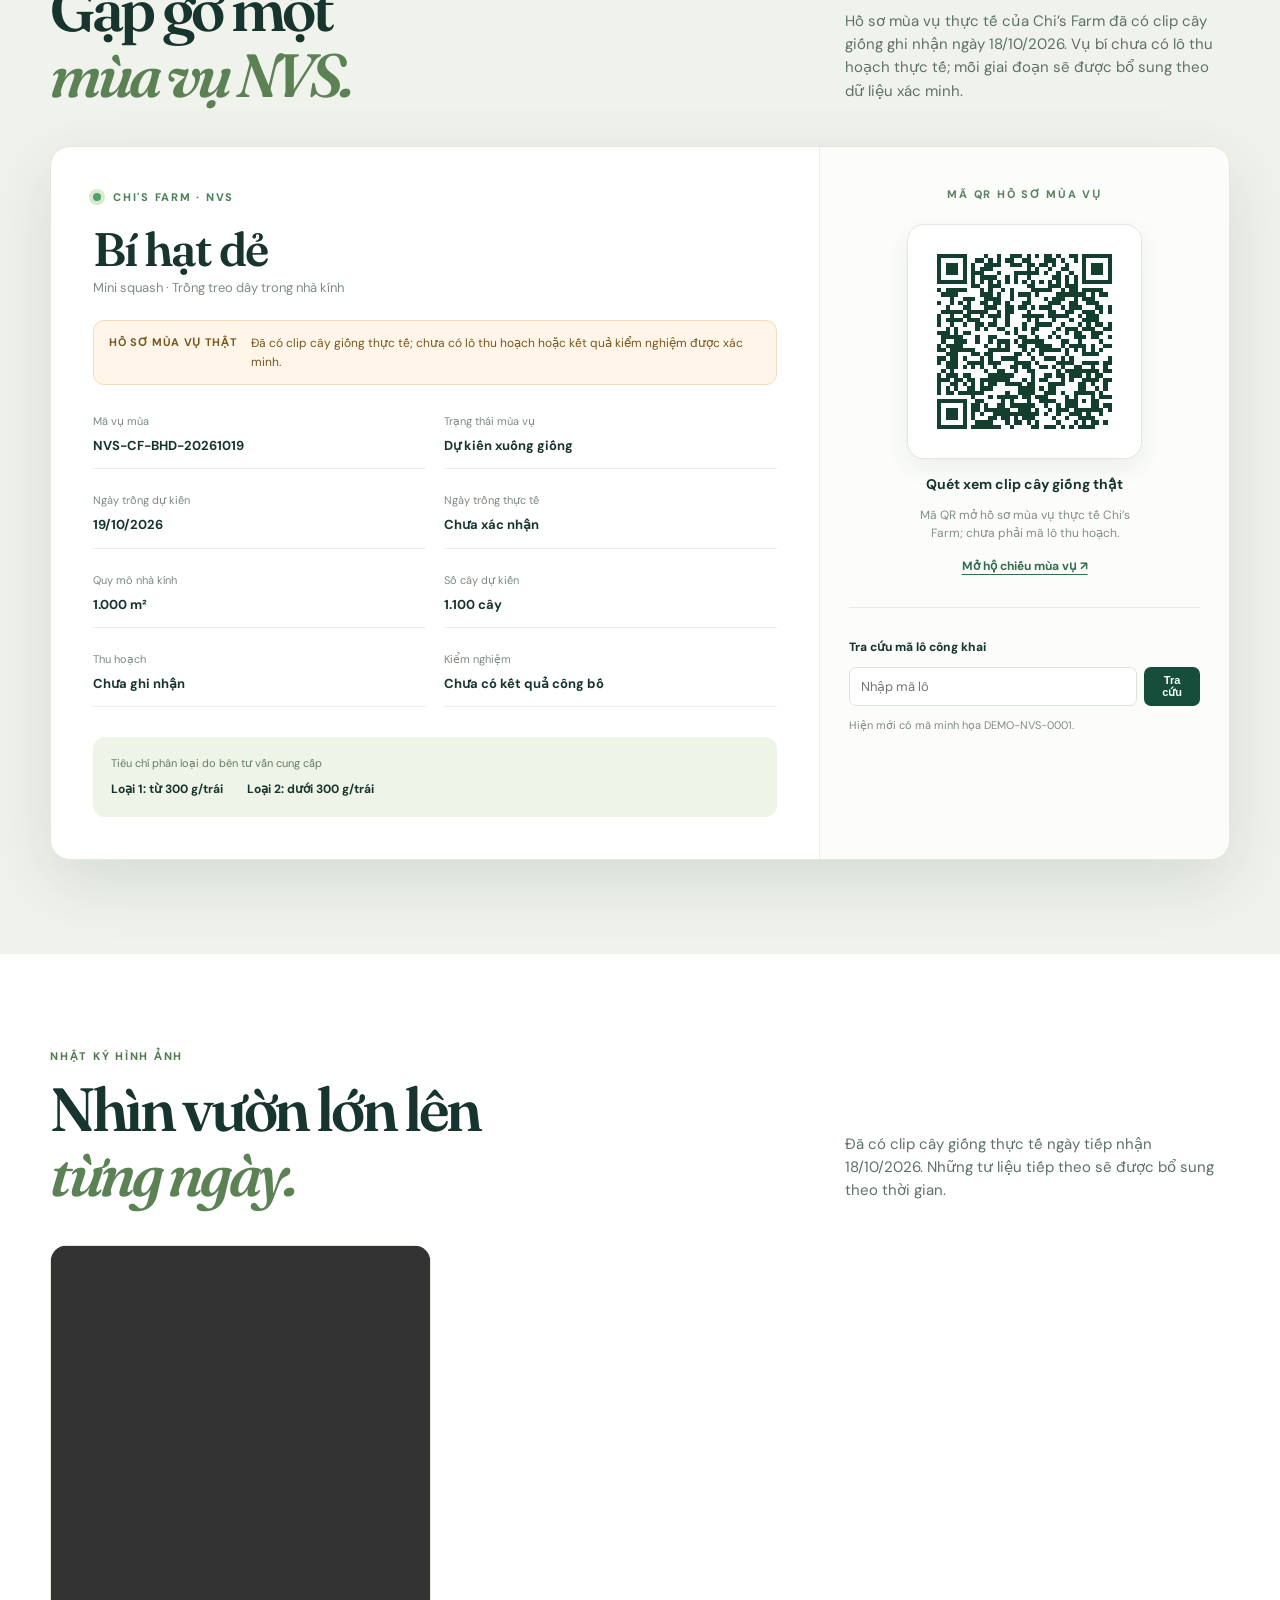
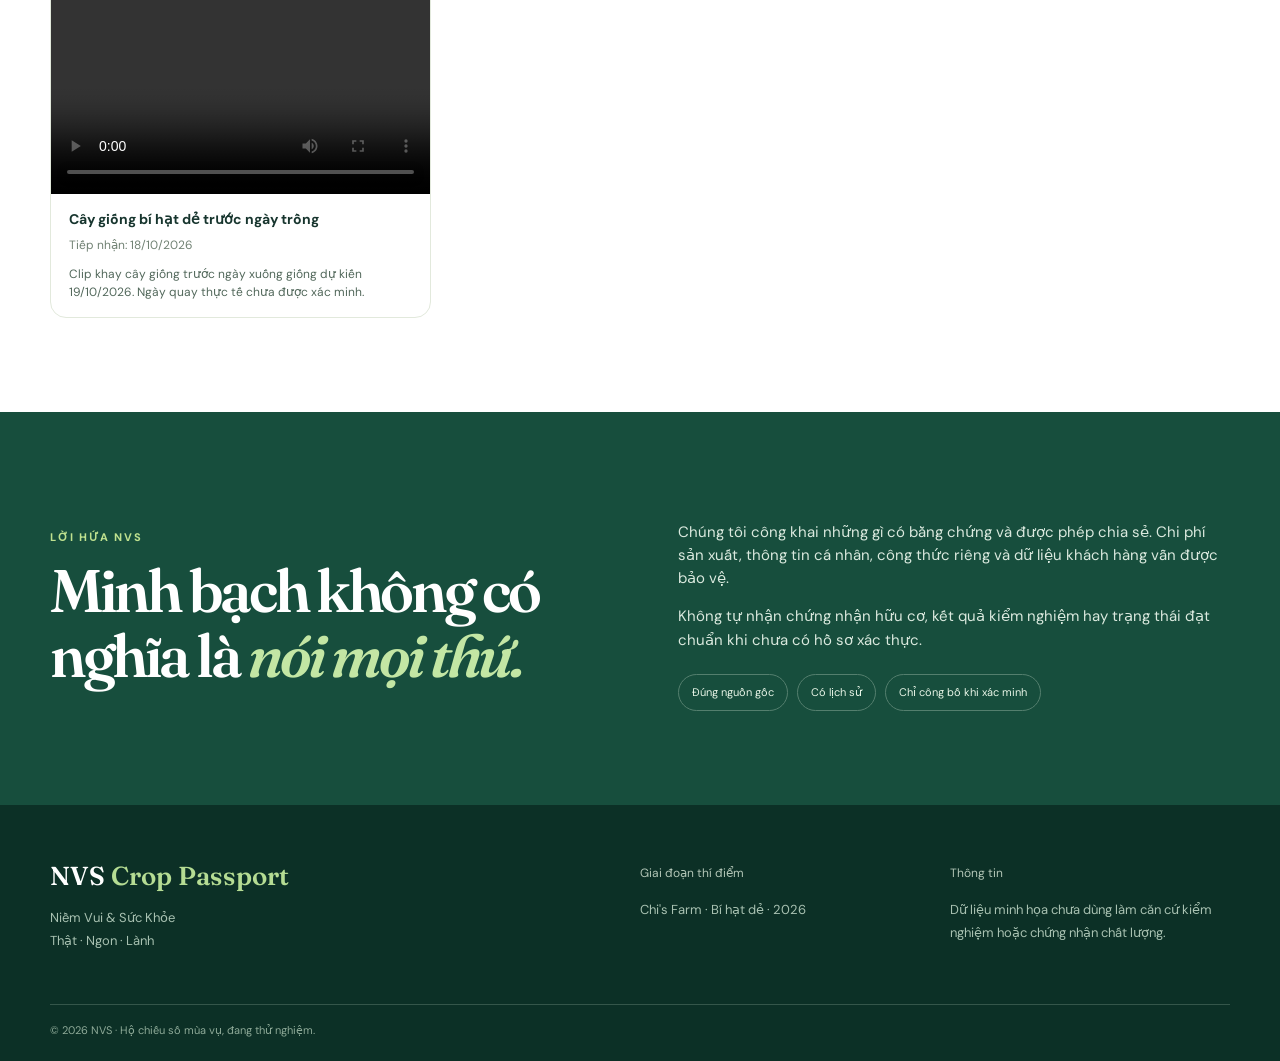
==== commit 5cd4c449: "Add Google Sheets customer-invite portal shell without connecting Supabase" ====
--- a/index.html
+++ b/index.html
@@ -23,7 +23,7 @@
     <div class="wrap nav">
       <a class="brand" href="./" aria-label="Trang chủ NVS Crop Passport"><span class="brand-mark">N</span><span><strong>NVS</strong><small>Niềm Vui &amp; Sức Khỏe</small></span></a>
       <nav aria-label="Điều hướng"><a href="#how">Cách hoạt động</a><a href="#passport">Hồ sơ sản phẩm</a><a href="#promise">Cam kết minh bạch</a></nav>
-      <a class="nav-button" href="#passport">Xem hồ sơ <span aria-hidden="true">↗</span></a>
+      <a class="nav-button" href="./community.html">Cổng khách NVS <span aria-hidden="true">↗</span></a>
     </div>
   </header>
   <main>
@@ -33,7 +33,7 @@
           <div class="eyebrow"><span class="dot"></span> Nông nghiệp có dữ liệu, sản phẩm có câu chuyện</div>
           <h1>Mỗi mùa vụ<br>một <em>hồ sơ thật.</em></h1>
           <p>Biết trái bí được trồng ở đâu, chăm sóc ra sao, thu hoạch vào ngày nào và có những bằng chứng chất lượng gì. Minh bạch bắt đầu từ việc ghi chép chính xác.</p>
-          <div class="actions"><a class="button primary" href="#passport">Khám phá hồ sơ mẫu <span>↗</span></a><a class="button secondary" href="#how">Cách chúng tôi làm</a></div>
+          <div class="actions"><a class="button primary" href="./community.html">Cổng khách được mời <span>↗</span></a><a class="button secondary" href="#passport">Nhật ký mùa vụ</a></div>
           <div class="hero-note"><span>✳</span> Thật · Ngon · Lành <span class="small-separator"></span> NVS Crop Passport</div>
         </div>
         <div class="hero-illustration" aria-label="Minh họa bí hạt dẻ và hồ sơ">
